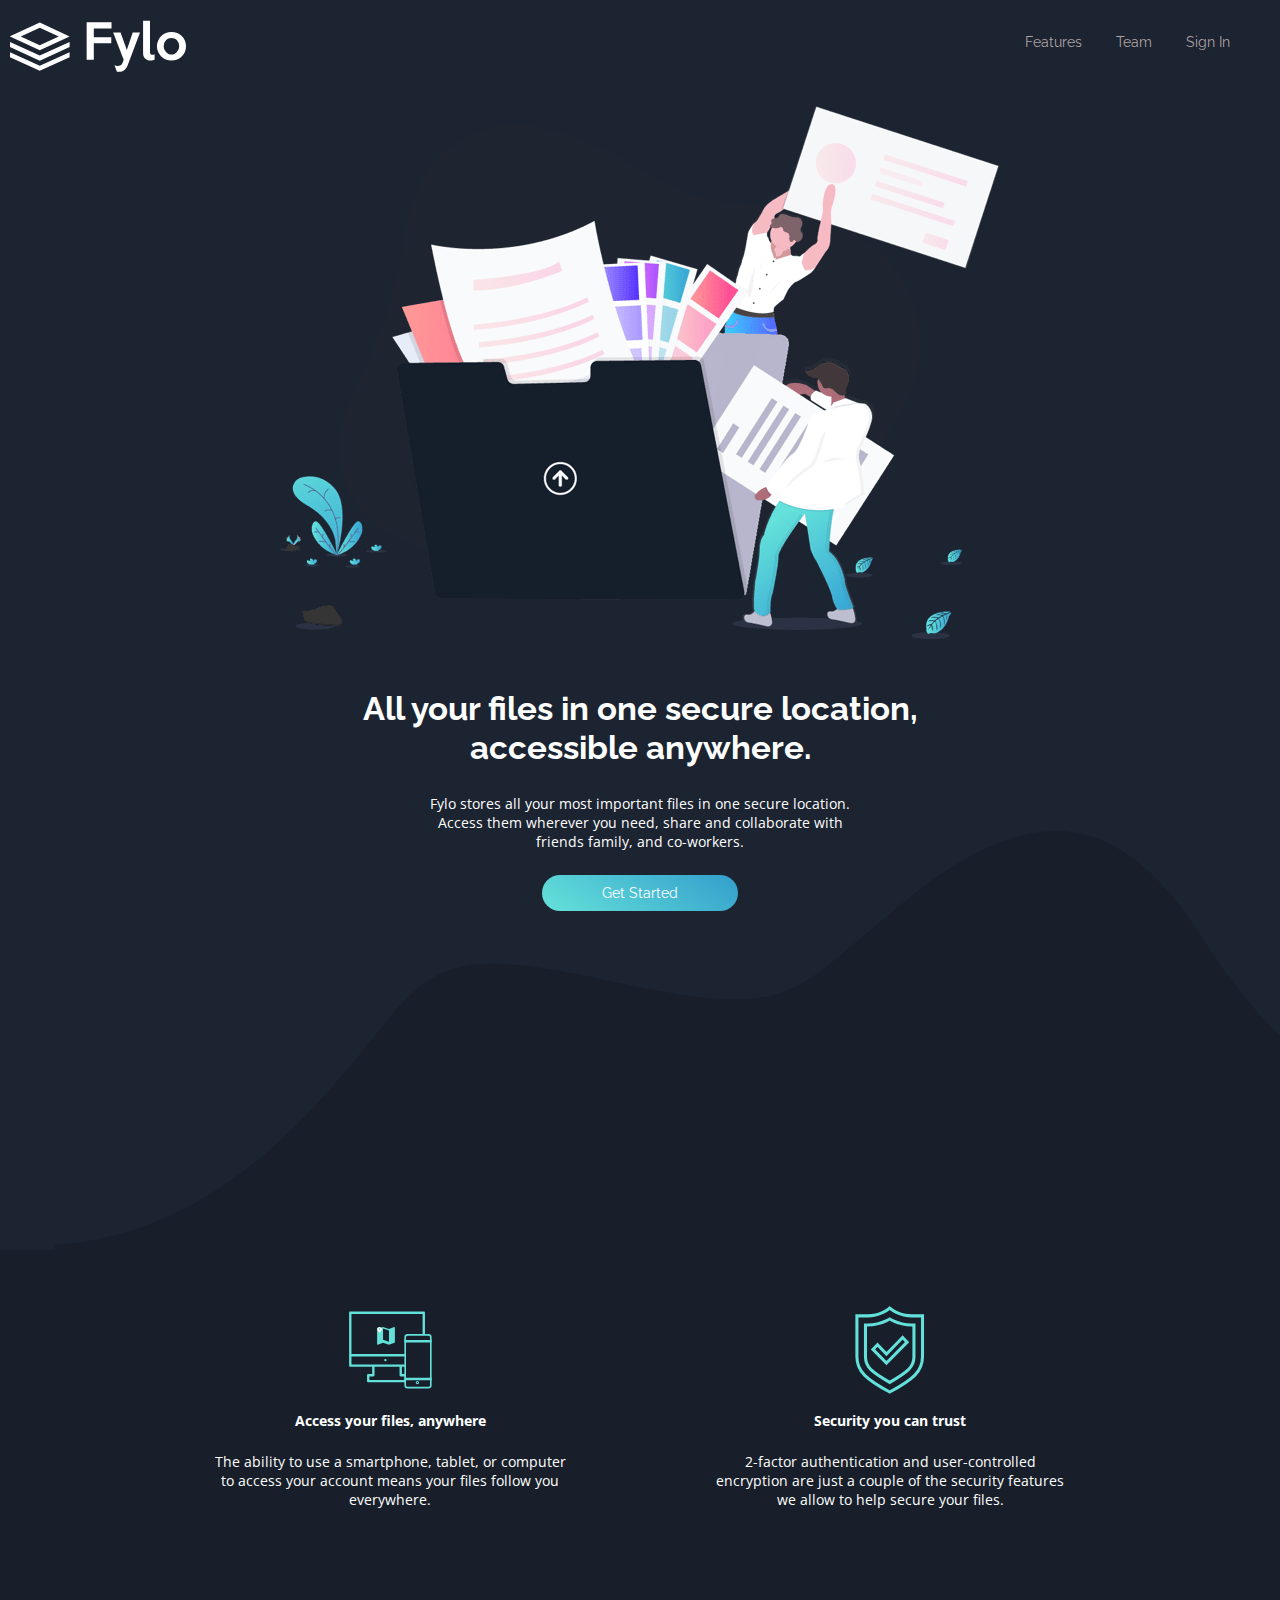
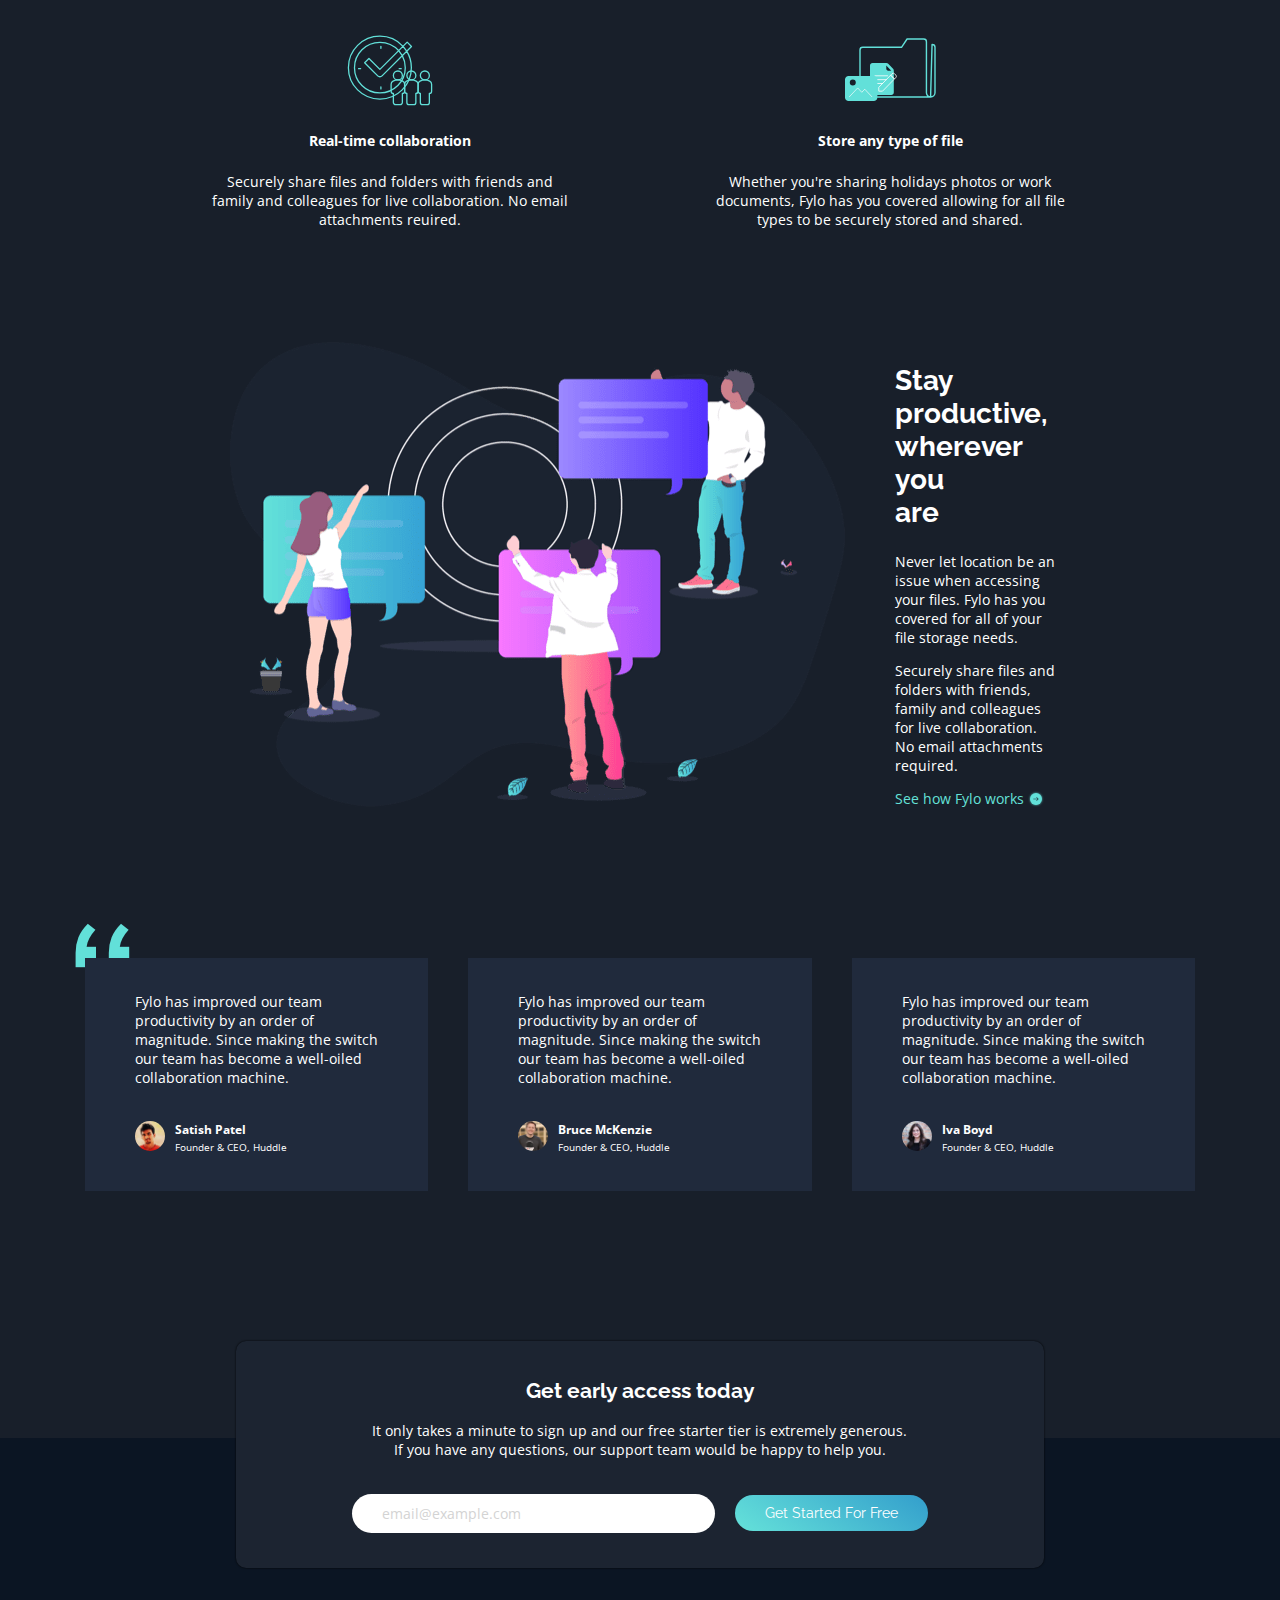
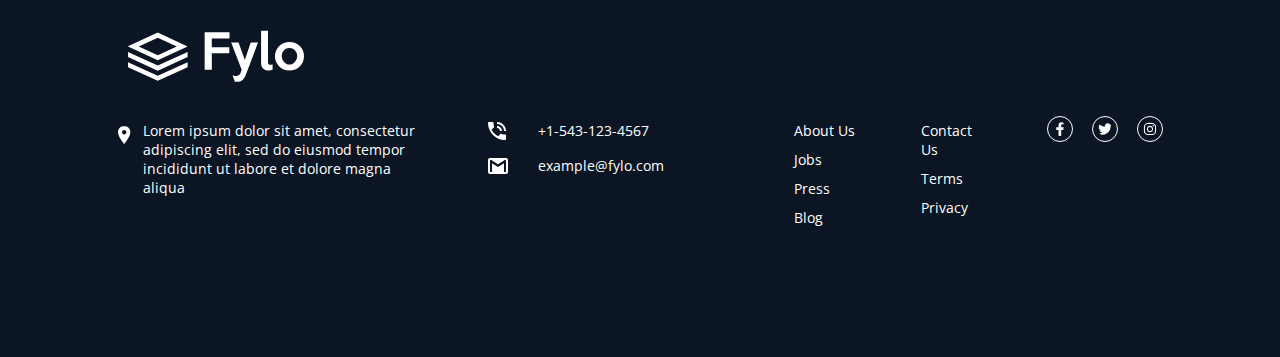
==== fylo-dark-theme-landing-page-master/index.html @ d9f337fb "Add files via upload" ====
<!DOCTYPE html>
<html lang="en">
<head>
  <meta charset="UTF-8">
  <meta name="viewport" content="width=device-width, initial-scale=1.0"> <!-- displays site properly based on user's device -->

  <link rel="icon" type="image/png" sizes="32x32" href="./images/favicon-32x32.png">
  
  <title>Frontend Mentor | Fylo landing page with dark theme and features grid</title>
  <link rel="stylesheet" href="style.css">
  <!-- Feel free to remove these styles or customise in your own stylesheet 👍 -->
  <style>
    .attribution { font-size: 11px; text-align: center; }
    .attribution a { color: hsl(228, 45%, 44%); }
  </style>
</head>
<body>
  <header>
    <div>
      <svg id="logo" width="186" height="52" xmlns="http://www.w3.org/2000/svg"><g fill="#FFF" fill-rule="evenodd"><path d="M0 16.372v.128l29.754 13.764 29.859-13.811v-.035L29.754 2.608 0 16.372zm10.727.064l19.028-8.802 19.03 8.802-19.031 8.801-19.027-8.801zM29.754 35.61L0 22.052v5.014l29.754 13.59L59.613 27.02v-5.015L29.754 35.61zm0 10.17L0 32.22v5.015l29.754 13.591L59.613 37.19v-5.014L29.754 45.78zM169.216 26.22a8.564 8.564 0 0 0-2.285-5.892 7.675 7.675 0 0 0-2.473-1.768 7.259 7.259 0 0 0-3.015-.636 7.259 7.259 0 0 0-3.015.636 7.674 7.674 0 0 0-2.473 1.768 8.565 8.565 0 0 0-2.285 5.893 8.564 8.564 0 0 0 2.285 5.893 7.674 7.674 0 0 0 2.473 1.767 7.258 7.258 0 0 0 3.015.637 7.258 7.258 0 0 0 3.015-.637 7.675 7.675 0 0 0 2.473-1.767 8.563 8.563 0 0 0 2.285-5.893zm6.784 0c0 2.044-.377 3.937-1.13 5.681a13.849 13.849 0 0 1-3.11 4.526c-1.319 1.273-2.866 2.279-4.64 3.017-1.775.739-3.667 1.108-5.677 1.108s-3.894-.37-5.653-1.108a14.659 14.659 0 0 1-4.617-3.04 14.116 14.116 0 0 1-3.11-4.55c-.753-1.744-1.13-3.622-1.13-5.633 0-1.98.385-3.842 1.154-5.586a14.718 14.718 0 0 1 3.133-4.573 14.457 14.457 0 0 1 4.617-3.064c1.759-.739 3.627-1.108 5.606-1.108 2.01 0 3.902.369 5.677 1.108 1.774.738 3.321 1.744 4.64 3.017 1.32 1.272 2.356 2.789 3.11 4.549.753 1.76 1.13 3.645 1.13 5.657zm-31.422 13.483a9.087 9.087 0 0 1-1.814.613 9.217 9.217 0 0 1-2.096.236c-1.005 0-1.971-.134-2.898-.4a6.347 6.347 0 0 1-2.426-1.297c-.69-.597-1.24-1.375-1.649-2.334-.408-.958-.612-2.113-.612-3.465V.717h6.925v31.16c0 1.132.228 1.91.683 2.334.456.425.997.637 1.625.637.786 0 1.54-.236 2.262-.707v5.562zM130.02 12.55l-12.249 32.386c-.91 2.42-2.104 4.164-3.58 5.233-1.476 1.068-3.235 1.603-5.277 1.603a8.4 8.4 0 0 1-1.036-.071 7.784 7.784 0 0 1-1.083-.212l-2.262-6.317a8.974 8.974 0 0 0 1.65.59 6.61 6.61 0 0 0 1.6.211c1.069 0 2.042-.243 2.922-.73.879-.488 1.554-1.391 2.025-2.711l.943-2.734-10.506-27.248h7.396l6.266 17.536 5.889-17.536h7.302zm-28.502-4.102H83.806v8.769h17.478v5.94H83.806v16.688h-7.16V2.179h24.873v6.27z"/></g></svg>
    </div>
    <ul id="navList">
      <li> <a href=""> Features </a></li>
      <li> <a href="">  Team </a></li>
      <li> <a href=""> Sign In </a></li>
    </ul>
  </header>
  <div class="main-banner">
    <img id="introImage" src="images/illustration-intro.png">
    <h2>  All your files in one secure location, accessible anywhere. </h2>
    <p>  Fylo stores all your most important files in one secure location. Access them wherever 
      you need, share and collaborate with friends family, and co-workers.<svg width="16" height="16" xmlns="http://www.w3.org/2000/svg" xmlns:xlink="http://www.w3.org/1999/xlink"><defs><circle id="b" cx="6" cy="6" r="6"/><filter x="-25%" y="-25%" width="150%" height="150%" filterUnits="objectBoundingBox" id="a"><feOffset in="SourceAlpha" result="shadowOffsetOuter1"/><feGaussianBlur stdDeviation="1" in="shadowOffsetOuter1" result="shadowBlurOuter1"/><feColorMatrix values="0 0 0 0 0.384313725 0 0 0 0 0.878431373 0 0 0 0 0.850980392 0 0 0 0.811141304 0" in="shadowBlurOuter1"/></filter></defs><g fill="none" fill-rule="evenodd"><g transform="translate(2 2)"><use fill="#000" filter="url(#a)" xlink:href="#b"/><use fill="#62E0D9" xlink:href="#b"/></g><path d="M8.582 6l-.363.35 1.452 1.4H5.333v.5h4.338L8.22 9.65l.363.35 2.074-2z" fill="#1B2330"/></g></svg>
    </p>
    <button> Get Started</button>
  </div>
  <svg id="background-desktop" width="1440" height="449" xmlns="http://www.w3.org/2000/svg" xmlns:xlink="http://www.w3.org/1999/xlink"><defs><path id="a" d="M0 0h1454v449H0z"/></defs><g transform="translate(-14)" fill="none" fill-rule="evenodd"><mask id="b" fill="#fff"><use xlink:href="#a"/></mask><path d="M14 413.954c90.836-5.359 176.206-50.375 256.111-135.046C389.968 151.9 364.01 105.164 563.005 148.686 762 192.207 745.05 163.699 873 63.13c127.95-100.57 211-77.554 289 44.667 78 122.222 151 162.895 284 207.778 88.667 29.921 92.03 848.285 10.091 2455.09H14V413.956z" fill="#181F2B" mask="url(#b)"/></g></svg>

  <div id="banner-background">
    <div class="banner-grid-container">
      <div class="banner">
        <svg width="83" height="78" xmlns="http://www.w3.org/2000/svg"><g fill="none" fill-rule="evenodd"><path d="M2.476 53.466h71.117v-7.983H2.476v7.983zm49.237 11.977h3.943v3.529H20.413v-3.529h3.942c.656 0 1.185-.529 1.185-1.183v-8.427h24.988v8.427c0 .654.53 1.183 1.185 1.183zM2.476 43.116h71.117V2.95H2.476v40.165zM1.29.585C.635.585.105 1.114.105 1.768V54.65c0 .655.53 1.184 1.185 1.184h21.88v7.243h-3.943c-.655 0-1.185.532-1.185 1.184v5.895c0 .652.53 1.184 1.185 1.184h37.615c.654 0 1.185-.532 1.185-1.184V64.26c0-.652-.531-1.184-1.185-1.184h-3.944v-7.243h21.88c.655 0 1.186-.53 1.186-1.184V1.77c0-.655-.531-1.184-1.185-1.184H1.29z" fill="#62E0D9"/><path d="M36.412 47.92c-.654 0-1.185.53-1.185 1.184a1.185 1.185 0 0 0 2.37 0c0-.653-.531-1.184-1.185-1.184" fill="#62E0D9"/><g transform="translate(55.377 23.07)" stroke="#62E0D9"><rect stroke-width="1.641" fill="#181F2B" x=".821" y=".821" width="25.621" height="52.795" rx="2.462"/><path stroke-width="1.458" fill="#FFF" d="M.729 6.646h25.803v1H.729zM.729 44.515h25.803v1H.729z"/><ellipse stroke-width="1.01" cx="13.038" cy="48.519" rx="1.185" ry="1.183"/></g><g><path d="M45.4 15.969h-.197l-5.235 2.07-5.927-2.07-5.531 1.874c-.198.098-.395.197-.395.493v14.89c0 .297.197.494.494.494h.197l5.235-2.071 5.927 2.07 5.531-1.873c.198-.099.395-.296.395-.493V16.462c0-.296-.197-.493-.494-.493zM39.968 30.76l-5.927-1.997V17.448l5.927 1.997v11.316z" fill="#62E0D9"/><path d="M30.485 15.969c-1.32 0-2.37.917-2.37 2.07 0 1.54 2.37 3.847 2.37 3.847s2.371-2.308 2.371-3.846c0-1.154-1.05-2.071-2.37-2.071zm0 2.958c-.51 0-.911-.361-.911-.821 0-.46.4-.822.911-.822s.912.361.912.822c0 .46-.401.821-.912.821z" fill="#FFF"/></g></g></svg>
        <h2>    Access your files, anywhere  </h2>
        <p>    The ability to use a smartphone, tablet, or computer to access your account means your 
          files follow you everywhere.
        </p>
      </div>
      <div class="banner">
        <svg width="70" height="88" xmlns="http://www.w3.org/2000/svg"><g stroke="#62E0D9" stroke-width="3.064" fill="none" fill-rule="evenodd"><path d="M43.703 35.501l-12.23 12.474-8.999-9.177-4.499 4.589 13.497 13.766L52.08 36.137l-4.5-4.589z"/><path d="M56.916 9.85c-5.342 0-10.653-1.136-15.482-3.484-2.313-1.113-4.679-2.533-6.724-4.302-2.045 1.769-4.411 3.189-6.725 4.302C23.157 8.714 17.847 9.85 12.504 9.85H1.914v40.59c0 7.11 2.817 13.945 7.827 18.893 7.356 7.25 24.97 16.674 24.97 16.674s17.612-9.424 24.968-16.674c5.01-4.948 7.827-11.784 7.827-18.893V9.85h-10.59z"/><path d="M58.94 24.532v26.249c0 4.742-1.903 9.34-5.219 12.615-4.612 4.547-15.127 10.77-19.01 13-3.886-2.233-14.41-8.463-19.017-13.004-3.314-3.272-5.214-7.869-5.214-12.611V18.927h2.024c6.707 0 13.334-1.499 19.167-4.333a44.31 44.31 0 0 0 3.04-1.61c.972.565 2 1.11 3.064 1.623 5.814 2.826 12.434 4.32 19.141 4.32h2.024v5.605z"/></g></svg>
        <h2>   Security you can trust </h2>
        <p>    2-factor authentication and user-controlled encryption are just a couple of the security 
          features we allow to help secure your files.
        </p>
      </div>
      <div class="banner">
        <svg width="86" height="71" xmlns="http://www.w3.org/2000/svg"><g stroke="#62E0D9" stroke-width="1.3" fill="none" fill-rule="evenodd" stroke-linejoin="round"><path d="M33.897 11.338v2.027-2.027zm0 40.551v2.028-2.028zm20.31-18.248h-2.031 2.031zm-40.62 0h-2.032 2.031zm19.294 8.11c-.78 0-1.56-.296-2.153-.89l-13.08-13.057 4.308-4.3L32.881 34.41 60.176 7.16l4.31 4.3-29.45 29.4a3.04 3.04 0 0 1-2.155.89zm23.154-30.417C50.283 5.104 42.039 1.2 32.88 1.2 15.495 1.2 1.4 15.271 1.4 32.627s14.095 31.428 31.481 31.428c17.386 0 31.481-14.072 31.481-31.428 0-6.018-1.694-11.64-4.63-16.417l-3.697-4.876zM51.7 15.616a25.346 25.346 0 0 0-18.82-8.333c-14.022 0-25.388 11.346-25.388 25.344 0 13.999 11.366 25.345 25.388 25.345 14.022 0 25.388-11.346 25.388-25.345 0-4.329-1.087-8.402-3.002-11.966l-3.566-5.045z" stroke-linecap="round"/><path d="M55.368 40.484c0 2.48-2.015 4.49-4.498 4.49a4.494 4.494 0 0 1-4.497-4.49c0-2.48 2.015-4.49 4.497-4.49a4.494 4.494 0 0 1 4.498 4.49z"/><path d="M50.87 44.974c-1.898 0-3.612.583-4.839 1.154a3.34 3.34 0 0 0-1.907 3.033v7.037a2.248 2.248 0 0 0 2.249 2.245v8.979a2.247 2.247 0 0 0 2.249 2.245h4.497a2.247 2.247 0 0 0 2.249-2.245v-8.98a2.248 2.248 0 0 0 2.248-2.244V49.16a3.34 3.34 0 0 0-1.907-3.033c-1.226-.57-2.94-1.154-4.839-1.154z" stroke-linecap="round"/><path d="M68.86 40.484c0 2.48-2.014 4.49-4.498 4.49a4.493 4.493 0 0 1-4.497-4.49c0-2.48 2.014-4.49 4.497-4.49a4.493 4.493 0 0 1 4.497 4.49z"/><path d="M64.362 44.974c-1.898 0-3.612.583-4.839 1.154a3.34 3.34 0 0 0-1.907 3.033v7.037a2.247 2.247 0 0 0 2.249 2.245v8.979a2.248 2.248 0 0 0 2.249 2.245h4.497a2.247 2.247 0 0 0 2.248-2.245v-8.98a2.247 2.247 0 0 0 2.25-2.244V49.16a3.34 3.34 0 0 0-1.908-3.033c-1.226-.57-2.941-1.154-4.839-1.154z" stroke-linecap="round"/><path d="M82.351 40.484c0 2.48-2.013 4.49-4.497 4.49a4.493 4.493 0 0 1-4.497-4.49c0-2.48 2.013-4.49 4.497-4.49a4.493 4.493 0 0 1 4.497 4.49z"/><path d="M77.854 44.974c-1.898 0-3.612.583-4.839 1.154a3.34 3.34 0 0 0-1.907 3.033v7.037a2.247 2.247 0 0 0 2.249 2.245v8.979a2.248 2.248 0 0 0 2.248 2.245h4.498a2.247 2.247 0 0 0 2.248-2.245v-8.98a2.247 2.247 0 0 0 2.249-2.244V49.16a3.34 3.34 0 0 0-1.907-3.033c-1.226-.57-2.941-1.154-4.839-1.154z" stroke-linecap="round"/></g></svg>
        <h2>    Real-time collaboration </h2>
        <p>    Securely share files and folders with friends and family and colleagues for live collaboration. No email attachments reuired.
        </p>
      </div>
      <div class="banner">
        <svg width="91" height="64" xmlns="http://www.w3.org/2000/svg"><g fill="none" fill-rule="evenodd"><path d="M85.588 59C88.025 59 90 57.144 90 54.853V9.236c0-1.526-1.318-2.764-2.941-2.764L85.589 59zM15 12.048v40.047C15 55.908 18.098 59 21.92 59h63.668a4.147 4.147 0 0 1-4.152-4.143V3.762A2.766 2.766 0 0 0 78.668 1h-16.61l-5.536 8.286H17.768A2.766 2.766 0 0 0 15 12.048z" stroke="#62E0D9" stroke-width="1.405" stroke-linecap="round" stroke-linejoin="round"/><path d="M41.28 27.561v3.201c0 1.061.841 1.92 1.88 1.92h3.13m2.505 0v-.219c0-.679-.264-1.33-.734-1.811l-4.794-4.902a2.48 2.48 0 0 0-1.772-.75h-13.99C26.12 25 25 26.147 25 27.561v26.89c0 1.414 1.121 2.56 2.505 2.56H46.29c1.383 0 2.505-1.146 2.505-2.56v-8.963" fill="#62E0D9"/><path d="M33.766 49.33v3.84h3.757l11.898-12.164-3.757-3.841-11.898 12.164zm15.655-8.324l1.328-1.358a1.951 1.951 0 0 0 0-2.717l-1.1-1.124a1.85 1.85 0 0 0-2.657 0l-1.328 1.358 3.757 3.841z" stroke="#FFF" stroke-width=".803" stroke-linejoin="round"/><path d="M30.01 37.805h12.523m-12.524 3.841h11.272m-11.272 3.842h7.514" stroke="#FFF" stroke-width=".803" stroke-linecap="round" stroke-linejoin="round"/><g><path d="M32.367 59.432c0 1.972-1.61 3.572-3.596 3.572H3.596c-1.985 0-3.596-1.6-3.596-3.572v-17.86C0 39.6 1.61 38 3.596 38h25.175c1.985 0 3.596 1.6 3.596 3.572v17.86zM10.789 44.55a2.987 2.987 0 0 1-2.997 2.976 2.987 2.987 0 0 1-2.997-2.976 2.987 2.987 0 0 1 2.997-2.977 2.987 2.987 0 0 1 2.997 2.977z" fill="#62E0D9"/><path stroke="#FFF" stroke-width=".65" stroke-linecap="round" stroke-linejoin="round" d="M26.786 58.656L19.737 51.2 16.8 54.307l-4.112-4.349-8.224 8.698"/></g></g></svg>
        <h2>     Store any type of file </h2>
        <p>      Whether you're sharing holidays photos or work documents, Fylo has you covered allowing for all 
          file types to be securely stored and shared.
        </p>
      </div>
    </div>
  </div>
  
  <div id="productive-background">
    <div id="productive-container">
      <img src="images/illustration-stay-productive.png">
      <div id="explain-image">
        <h2> Stay productive, wherever you are </h2>
        <p>   
            Never let location be an issue when accessing your files. Fylo has you covered for all of your file 
            storage needs. 
        </p>
        <p>
            Securely share files and folders with friends, family and colleagues for live collaboration. No email 
            attachments required. 
        </p>
        <a href=""> See how Fylo works <svg id="svg-arrow" width="16" height="16" xmlns="http://www.w3.org/2000/svg" xmlns:xlink="http://www.w3.org/1999/xlink"><defs><circle id="b" cx="6" cy="6" r="6"/><filter x="-25%" y="-25%" width="150%" height="150%" filterUnits="objectBoundingBox" id="a"><feOffset in="SourceAlpha" result="shadowOffsetOuter1"/><feGaussianBlur stdDeviation="1" in="shadowOffsetOuter1" result="shadowBlurOuter1"/><feColorMatrix values="0 0 0 0 0.384313725 0 0 0 0 0.878431373 0 0 0 0 0.850980392 0 0 0 0.811141304 0" in="shadowBlurOuter1"/></filter></defs><g fill="none" fill-rule="evenodd"><g transform="translate(2 2)"><use fill="#000" filter="url(#a)" xlink:href="#b"/><use fill="#62E0D9" xlink:href="#b"/></g><path d="M8.582 6l-.363.35 1.452 1.4H5.333v.5h4.338L8.22 9.65l.363.35 2.074-2z" fill="#1B2330"/></g></svg></a>
      </div>  
    </div>
  </div>

  <div id="quotes-background">
    <div class="quotes-container">
      <div>
        <img src="images/bg-quotes.png" id="quotes">
        <p>
          Fylo has improved our team productivity by an order of magnitude. Since making the switch our team has 
          become a well-oiled collaboration machine. 
        </p>
        <div class="personal-info">
          <img src="images/profile-1.jpg">
          <h3>
            Satish Patel
          </h3>
          <p>
            Founder & CEO, Huddle
          </p>
        </div>
      </div>
      <div>
        <p>
          Fylo has improved our team productivity by an order of magnitude. Since making the switch our team has 
          become a well-oiled collaboration machine.
        </p>
        <div class="personal-info">
          <img src="images/profile-2.jpg">
          <h3>
            Bruce McKenzie
          </h3>
          <p>
            Founder & CEO, Huddle
          </p>
        </div>
      </div>
      <div>
        <p>
          Fylo has improved our team productivity by an order of magnitude. Since making the switch our team has 
          become a well-oiled collaboration machine.
        </p>
        <div class="personal-info">
          <img src="images/profile-3.jpg">
          <h3>
            Iva Boyd
          </h3>
          <p>
            Founder & CEO, Huddle
          </p>
        </div>
      </div>
    </div>
  </div>
  <div id="early-access">
    <h2> Get early access today </h2>
    <p>  It only takes a minute to sign up and our free starter tier is extremely generous. If you have any 
      questions, our support team would be happy to help you. 
    </p>
    <div id="email-container">
      <input type="text" name="" placeholder="email@example.com"/>
      <button id="email-button"> Get Started For Free </button>
    </div>

  </div>

  <div id="footer-background">
    <footer>
      <svg width="176" height="52" xmlns="http://www.w3.org/2000/svg"><g fill="#FFF" fill-rule="evenodd"><path d="M0 16.372v.128l29.754 13.764 29.859-13.811v-.035L29.754 2.608 0 16.372zm10.727.064l19.028-8.802 19.03 8.802-19.031 8.801-19.027-8.801zM29.754 35.61L0 22.052v5.014l29.754 13.59L59.613 27.02v-5.015L29.754 35.61zm0 10.17L0 32.22v5.015l29.754 13.591L59.613 37.19v-5.014L29.754 45.78zM169.216 26.22a8.564 8.564 0 0 0-2.285-5.892 7.675 7.675 0 0 0-2.473-1.768 7.259 7.259 0 0 0-3.015-.636 7.259 7.259 0 0 0-3.015.636 7.674 7.674 0 0 0-2.473 1.768 8.565 8.565 0 0 0-2.285 5.893 8.564 8.564 0 0 0 2.285 5.893 7.674 7.674 0 0 0 2.473 1.767 7.258 7.258 0 0 0 3.015.637 7.258 7.258 0 0 0 3.015-.637 7.675 7.675 0 0 0 2.473-1.767 8.563 8.563 0 0 0 2.285-5.893zm6.784 0c0 2.044-.377 3.937-1.13 5.681a13.849 13.849 0 0 1-3.11 4.526c-1.319 1.273-2.866 2.279-4.64 3.017-1.775.739-3.667 1.108-5.677 1.108s-3.894-.37-5.653-1.108a14.659 14.659 0 0 1-4.617-3.04 14.116 14.116 0 0 1-3.11-4.55c-.753-1.744-1.13-3.622-1.13-5.633 0-1.98.385-3.842 1.154-5.586a14.718 14.718 0 0 1 3.133-4.573 14.457 14.457 0 0 1 4.617-3.064c1.759-.739 3.627-1.108 5.606-1.108 2.01 0 3.902.369 5.677 1.108 1.774.738 3.321 1.744 4.64 3.017 1.32 1.272 2.356 2.789 3.11 4.549.753 1.76 1.13 3.645 1.13 5.657zm-31.422 13.483a9.087 9.087 0 0 1-1.814.613 9.217 9.217 0 0 1-2.096.236c-1.005 0-1.971-.134-2.898-.4a6.347 6.347 0 0 1-2.426-1.297c-.69-.597-1.24-1.375-1.649-2.334-.408-.958-.612-2.113-.612-3.465V.717h6.925v31.16c0 1.132.228 1.91.683 2.334.456.425.997.637 1.625.637.786 0 1.54-.236 2.262-.707v5.562zM130.02 12.55l-12.249 32.386c-.91 2.42-2.104 4.164-3.58 5.233-1.476 1.068-3.235 1.603-5.277 1.603a8.4 8.4 0 0 1-1.036-.071 7.784 7.784 0 0 1-1.083-.212l-2.262-6.317a8.974 8.974 0 0 0 1.65.59 6.61 6.61 0 0 0 1.6.211c1.069 0 2.042-.243 2.922-.73.879-.488 1.554-1.391 2.025-2.711l.943-2.734-10.506-27.248h7.396l6.266 17.536 5.889-17.536h7.302zm-28.502-4.102H83.806v8.769h17.478v5.94H83.806v16.688h-7.16V2.179h24.873v6.27z"/></g></svg>
      <div id="footer-flexbox">
        <div id="footer1">
          <svg width="13" height="18" xmlns="http://www.w3.org/2000/svg"><path d="M6.188 0C2.74 0 0 2.79 0 6.3 0 10.98 6.188 18 6.188 18s6.187-7.02 6.187-11.7c0-3.51-2.74-6.3-6.188-6.3zm0 8.55c-1.238 0-2.21-.99-2.21-2.25s.972-2.25 2.21-2.25c1.237 0 2.21.99 2.21 2.25s-.973 2.25-2.21 2.25z" fill="#FFF" fill-rule="evenodd"/></svg>
          Lorem ipsum dolor sit amet, consectetur adipiscing elit, sed do eiusmod tempor incididunt ut labore et 
          dolore magna aliqua  
        </div>
      
        <div id="footer-contact">
          <svg width="18" height="18" xmlns="http://www.w3.org/2000/svg"><path d="M17 12.5c-1.2 0-2.4-.2-3.6-.6-.3-.1-.7 0-1 .2l-2.2 2.2c-2.8-1.4-5.1-3.8-6.6-6.6l2.2-2.2c.3-.3.4-.7.2-1-.3-1.1-.5-2.3-.5-3.5 0-.6-.4-1-1-1H1C.4 0 0 .4 0 1c0 9.4 7.6 17 17 17 .6 0 1-.4 1-1v-3.5c0-.6-.4-1-1-1zM16 9h2c0-5-4-9-9-9v2c3.9 0 7 3.1 7 7zm-4 0h2c0-2.8-2.2-5-5-5v2c1.7 0 3 1.3 3 3z" fill="#FFF" fill-rule="evenodd"/></svg>
          +1-543-123-4567
          <svg width="20" height="16" xmlns="http://www.w3.org/2000/svg"><g fill="none" fill-rule="evenodd"><path d="M-2-4h24v24H-2z"/><path d="M18 0H2C.9 0 0 .9 0 2v12c0 1.1.9 2 2 2h16c1.1 0 2-.9 2-2V2c0-1.1-.9-2-2-2zm0 14h-2V5.2L10 9 4 5.2V14H2V2h1.2L10 6.2 16.8 2H18v12z" fill="#FFF"/></g></svg>
          example@fylo.com
        </div>
  
        <div class="column-links">
          <p>About Us</p>
          <p>Jobs</p>
          <p>Press</p>
          <p>Blog</p> 
        </div>
  
        <div class="column-links">
          <p>Contact Us</p>
          <p>Terms</p>
          <p>Privacy</p>  
        </div>
  
        <div id="social">
          <svg xmlns="http://www.w3.org/2000/svg" viewBox="0 0 320 512"><path d="M279.14 288l14.22-92.66h-88.91v-60.13c0-25.35 12.42-50.06 52.24-50.06h40.42V6.26S260.43 0 225.36 0c-73.22 0-121.08 44.38-121.08 124.72v70.62H22.89V288h81.39v224h100.17V288z"/></svg>
          <svg xmlns="http://www.w3.org/2000/svg" viewBox="0 0 512 512"><path d="M459.37 151.716c.325 4.548.325 9.097.325 13.645 0 138.72-105.583 298.558-298.558 298.558-59.452 0-114.68-17.219-161.137-47.106 8.447.974 16.568 1.299 25.34 1.299 49.055 0 94.213-16.568 130.274-44.832-46.132-.975-84.792-31.188-98.112-72.772 6.498.974 12.995 1.624 19.818 1.624 9.421 0 18.843-1.3 27.614-3.573-48.081-9.747-84.143-51.98-84.143-102.985v-1.299c13.969 7.797 30.214 12.67 47.431 13.319-28.264-18.843-46.781-51.005-46.781-87.391 0-19.492 5.197-37.36 14.294-52.954 51.655 63.675 129.3 105.258 216.365 109.807-1.624-7.797-2.599-15.918-2.599-24.04 0-57.828 46.782-104.934 104.934-104.934 30.213 0 57.502 12.67 76.67 33.137 23.715-4.548 46.456-13.32 66.599-25.34-7.798 24.366-24.366 44.833-46.132 57.827 21.117-2.273 41.584-8.122 60.426-16.243-14.292 20.791-32.161 39.308-52.628 54.253z"/></svg>
          <svg xmlns="http://www.w3.org/2000/svg" viewBox="0 0 448 512"><path d="M224.1 141c-63.6 0-114.9 51.3-114.9 114.9s51.3 114.9 114.9 114.9S339 319.5 339 255.9 287.7 141 224.1 141zm0 189.6c-41.1 0-74.7-33.5-74.7-74.7s33.5-74.7 74.7-74.7 74.7 33.5 74.7 74.7-33.6 74.7-74.7 74.7zm146.4-194.3c0 14.9-12 26.8-26.8 26.8-14.9 0-26.8-12-26.8-26.8s12-26.8 26.8-26.8 26.8 12 26.8 26.8zm76.1 27.2c-1.7-35.9-9.9-67.7-36.2-93.9-26.2-26.2-58-34.4-93.9-36.2-37-2.1-147.9-2.1-184.9 0-35.8 1.7-67.6 9.9-93.9 36.1s-34.4 58-36.2 93.9c-2.1 37-2.1 147.9 0 184.9 1.7 35.9 9.9 67.7 36.2 93.9s58 34.4 93.9 36.2c37 2.1 147.9 2.1 184.9 0 35.9-1.7 67.7-9.9 93.9-36.2 26.2-26.2 34.4-58 36.2-93.9 2.1-37 2.1-147.8 0-184.8zM398.8 388c-7.8 19.6-22.9 34.7-42.6 42.6-29.5 11.7-99.5 9-132.1 9s-102.7 2.6-132.1-9c-19.6-7.8-34.7-22.9-42.6-42.6-11.7-29.5-9-99.5-9-132.1s-2.6-102.7 9-132.1c7.8-19.6 22.9-34.7 42.6-42.6 29.5-11.7 99.5-9 132.1-9s102.7-2.6 132.1 9c19.6 7.8 34.7 22.9 42.6 42.6 11.7 29.5 9 99.5 9 132.1s2.7 102.7-9 132.1z"/></svg>
        </div>
      </div>
    </footer>
  </div>
<script src="script.js"></script>
</body>
</html>
---- fylo-dark-theme-landing-page-master/style.css ----
@import url('https://fonts.googleapis.com/css2?family=Open+Sans:wght@400;700&family=Raleway:wght@400;700&display=swap');

body{
    display: flex;
    flex-direction: column;
    background-color: hsl(217, 28%, 15%);
    font-family: 'Open Sans', sans-serif;
    font-size: 14px;
    color: white;
    text-align: center;
    align-items: center;
    margin: 0px;
}

body svg#background-desktop{
    position: relative;
    left: 55px;
    z-index:-2;
    margin-top: -180px;
    width: 100%;
}

header{
    width: 100%;
    position: relative;
    display: flex;
    flex-direction: row;
    justify-content: space-between;
    color: rgba(194, 181, 181, 0.897);
    margin: 20px 20px 30px 20px;
    font-family: 'Raleway', sans-serif;
}

ul#navList{
    list-style: none;
    margin-right: 20px;
}

ul#navList li{
    display: inline;
    padding: 0px 30px 0px 0px;
}

a{
    color: inherit;
    text-decoration: none;
}

a:hover {
     color: white;
     text-decoration: underline;
}

#logo{
    padding-left: 10px;
}

.main-banner{
    width: 720px;
    margin: auto auto 100px auto;
    padding: auto;
}

.main-banner svg{
    display: none;
}

.main-banner img{
    display: block;
    margin-bottom: 50px;
}

.main-banner h2{
    font-family: 'Raleway', sans-serif;
    font-size: 33px;
}

.main-banner p{
    width: 60%;
    margin-left: 20%;
}

.main-banner button{
    background: linear-gradient(35deg,hsl(176, 68%, 64%), hsl(198, 60%, 50%));
    border: none;
    border-radius: 25px;
    color: white;
    font-family: 'Raleway', sans-serif;
    font-size: 14px;
    padding: 10px 60px 10px 60px;
    margin-top: 10px;
}

.main-banner button:hover{
    background: linear-gradient(hsl(176, 68%, 64%), hsl(176, 68%, 64%));
    cursor: pointer;
}

#banner-background{
    margin-top: -30px;
    width: 100%;
    background-color: hsl(218, 28%, 13%);
}

.banner-grid-container{
    margin-top: 50px;
    display: grid;
    grid-template-columns: 500px 500px;
    grid-column-gap: 0px;
    grid-row-gap: 100px;
    align-items: center;
    justify-content: center;
    background-color: hsl(218, 28%, 13%);
}

.banner-grid-container .banner{
    margin: 0px 14% 0px 14%;
    width: 72%;
    display: grid;
    grid-template-columns: auto;
    grid-template-rows: 100px 20px 80px;
    grid-row-gap: 10px;
    justify-content: center;
    align-items: center;
}

.banner-grid-container .banner svg{
    margin: 0 auto;
}

.banner-grid-container .banner h2{
    font-size: 14px;
}

#productive-background{
    width: 100%;
    background-color: hsl(218, 28%, 13%);
}

#productive-container{
    margin: 100px 18% 0px 18%;
    width: 66%;
    display: flex;
    flex-direction: row;
    align-items: center;
}

#productive-container div{
    width: 40%;
    text-align: left;
    margin-left: 50px;
}

#productive-container div#explain-image h2{
    width: 50%;
    font-family: 'Raleway', sans-serif;
    font-size: 28px;
}

#productive-container div#explain-image p{
    width: 90%;
}

#productive-container div#explain-image a{
    color: hsl(176, 68%, 64%);
    text-decoration: none;
    border-bottom: 1px solid;
}

#productive-container div#explain-image a:hover{
    color: white;
}

#svg-arrow{
    vertical-align: sub;
    padding-bottom: 1px;
}

#quotes-background{
    width: 100%;
    background-color: hsl(218, 28%, 13%);
    z-index: 0;
}

.quotes-container{
    margin: 150px auto 250px auto;
    display: flex;
    flex-direction: row;
    justify-content: center;
    flex-wrap: wrap;
}

.quotes-container div{
    position: relative;
    background-color: hsl(219, 30%, 18%);
    margin: 0px 20px 0px 20px;
    padding: 20px 50px 20px 50px;
    text-align: left;
    width: 19%;
}

.quotes-container div img#quotes{
    position: absolute;
    top: -35px;
    left: -10px;
    z-index: -1;
}

.quotes-container div .personal-info{
    display: grid;
    grid-template-columns: 30px 150px;
    grid-template-rows: 15px 15px;
    grid-template-areas: 
    "pic name"
    "pic job";
    width: 50%;
    margin-left: 0px;
    padding: 20px 0px 20px 0px;
    align-items: center;
}

.personal-info img{
    border-radius: 50%;
    grid-area: pic;
    max-width: 100%;
    max-height: 100%;
    display: block;
}
.personal-info h3{
    line-height: 10px;
    grid-area: name;
    height: 50%;
    font-size: 12px;
    margin-left: 10px;
}

.personal-info p{
    line-height: 15px;
    grid-area: job;
    height: 50%;
    font-size: 10px;
    margin-left: 10px;
}

#early-access{
    background-color: hsl(217, 28%, 15%);
    width: 60%;
    margin: -100px auto 20px auto;
    padding: 20px;
    box-shadow: 0 0 2px black;
    border-radius: 10px;
    z-index: 5;
}

#early-access h2{
    font-family: 'Raleway', sans-serif;                                                                                                                                                                             
}

#early-access p{
    width: 70%;
    margin: 10px 15% 20px 15%;
}

#early-access #email-container{
    display: flex;
    flex-direction: row;
    flex-wrap: wrap;
    justify-content: center;
    align-items: center;
    padding: 5px;
}

#early-access input{
    padding: 10px 30px 10px 30px;
    margin: 10px;
    color: black;
    border: none;
    font-size: 14px;
    font-family: 'Open Sans', sans-serif;
    border-radius: 25px;
    width: 40%;
    resize: none;
    outline: none;
}

#early-access input::placeholder{
    color: lightgray;
}

#early-access #email-signup{
    background-color: white;
    border-radius: 25px;
    text-align: left;
    font-size: 14px;
    padding: 10px 30px 10px 30px;
    color: black;
    width: 40%;
    vertical-align: center;
    margin: 10px;
}

#early-access button{
    background: linear-gradient(35deg,hsl(176, 68%, 64%), hsl(198, 60%, 50%));
    border: none;
    border-radius: 25px;
    color: white;
    font-family: 'Raleway', sans-serif;
    font-size: 14px;
    padding: 10px 30px 10px 30px;
    margin: 10px;
}

#early-access button:hover{
    background: linear-gradient(hsl(176, 68%, 64%), hsl(176, 68%, 64%));
    cursor: pointer;
}

#footer-background{
    width: 100%;
    background-color: hsl(216, 53%, 9%);
    margin-top: -150px;
    z-index: 0;
}

footer{
    text-align: left;
    align-items: left;
    margin: 15% 0px 100px 10%;
}

footer #footer-flexbox{
    margin-top: 20px;
    display: flex;
    flex-direction: row;
    flex-wrap: wrap;
    padding: 10px;
}

footer #footer-flexbox div{
    margin-right: 5%;
}

footer #footer-flexbox #footer1{
    position: relative;
    width: 25%;
    padding: 5px 5px 50px 5px;
}

footer #footer-flexbox #footer1 svg{
    position: absolute;
    top: 10px;
    left: -20px;
}

footer #footer-flexbox #footer-contact{
    display: grid;
    grid-template-columns: 50px 200px;
    grid-template-rows: 30px 30px;
    grid-row-gap: 5px;
    justify-content: center;
    align-items: center;
}

footer #footer-flexbox .column-links{
    display: flex;
    flex-direction: column; 
    align-items: left;
    width: 70px;
}

footer #footer-flexbox .column-links p{
    margin-top: 5px;
    margin-bottom: 5px;
    padding-right: 5px;
}

footer #footer-flexbox .column-links p:hover{
    cursor: pointer;
    font-weight: bold;
}


footer #footer-flexbox #social svg{
    display: inline-block;
    fill: white;
    width: 14px;
    height: 14px;
    border: 1px solid white;
    border-radius: 50%;
    padding: 5px;
    margin-right: 15px;
}

footer #footer-flexbox #social svg:hover{
    fill: hsl(176, 68%, 64%);
    border: 1px solid hsl(176, 68%, 64%);
    cursor: pointer;
}


@media only screen and (max-width: 1000px){
    .quotes-container{
        flex-direction: column;
        align-items: center;
    }

    .quotes-container div{
        align-self: center;
        margin-bottom: 30px;
        width: 50%;
        padding: 20px 50px 0px 50px;
    }

    #productive-container{
        flex-direction: column;
        align-items: center;
    }

    #productive-container div{
        align-self: center;
        margin: 20px 0px 0px 0px;
        width: 100%;
    }

    #productive-container div#explain-image h2{
        width: 100%;
    }

    footer #footer-flexbox #footer1{
        width: 100%;
    }

    
}

@media only screen and (max-width: 395px) {

    body{
        display: flex;
        flex-direction: column;
        justify-content: center;
        align-items: center;
        margin: 0;
    }

    .main-banner p{
        width: 60%;
        margin: 20px auto 20px auto;
    }

    .main-banner button{
        width: 40%;
        margin: 20px auto 20px auto;
        padding: 20px;
    }

    .banner-grid-container{
        position: relative;
        width: 100%;
        display: flex;
        flex-direction: column;
        position: relative;
        align-items: center;
        justify-content: center;
        left: 45%;
    }

    .banner-grid-container .banner{
        margin: 0px;
        width: 100%;
    }

}
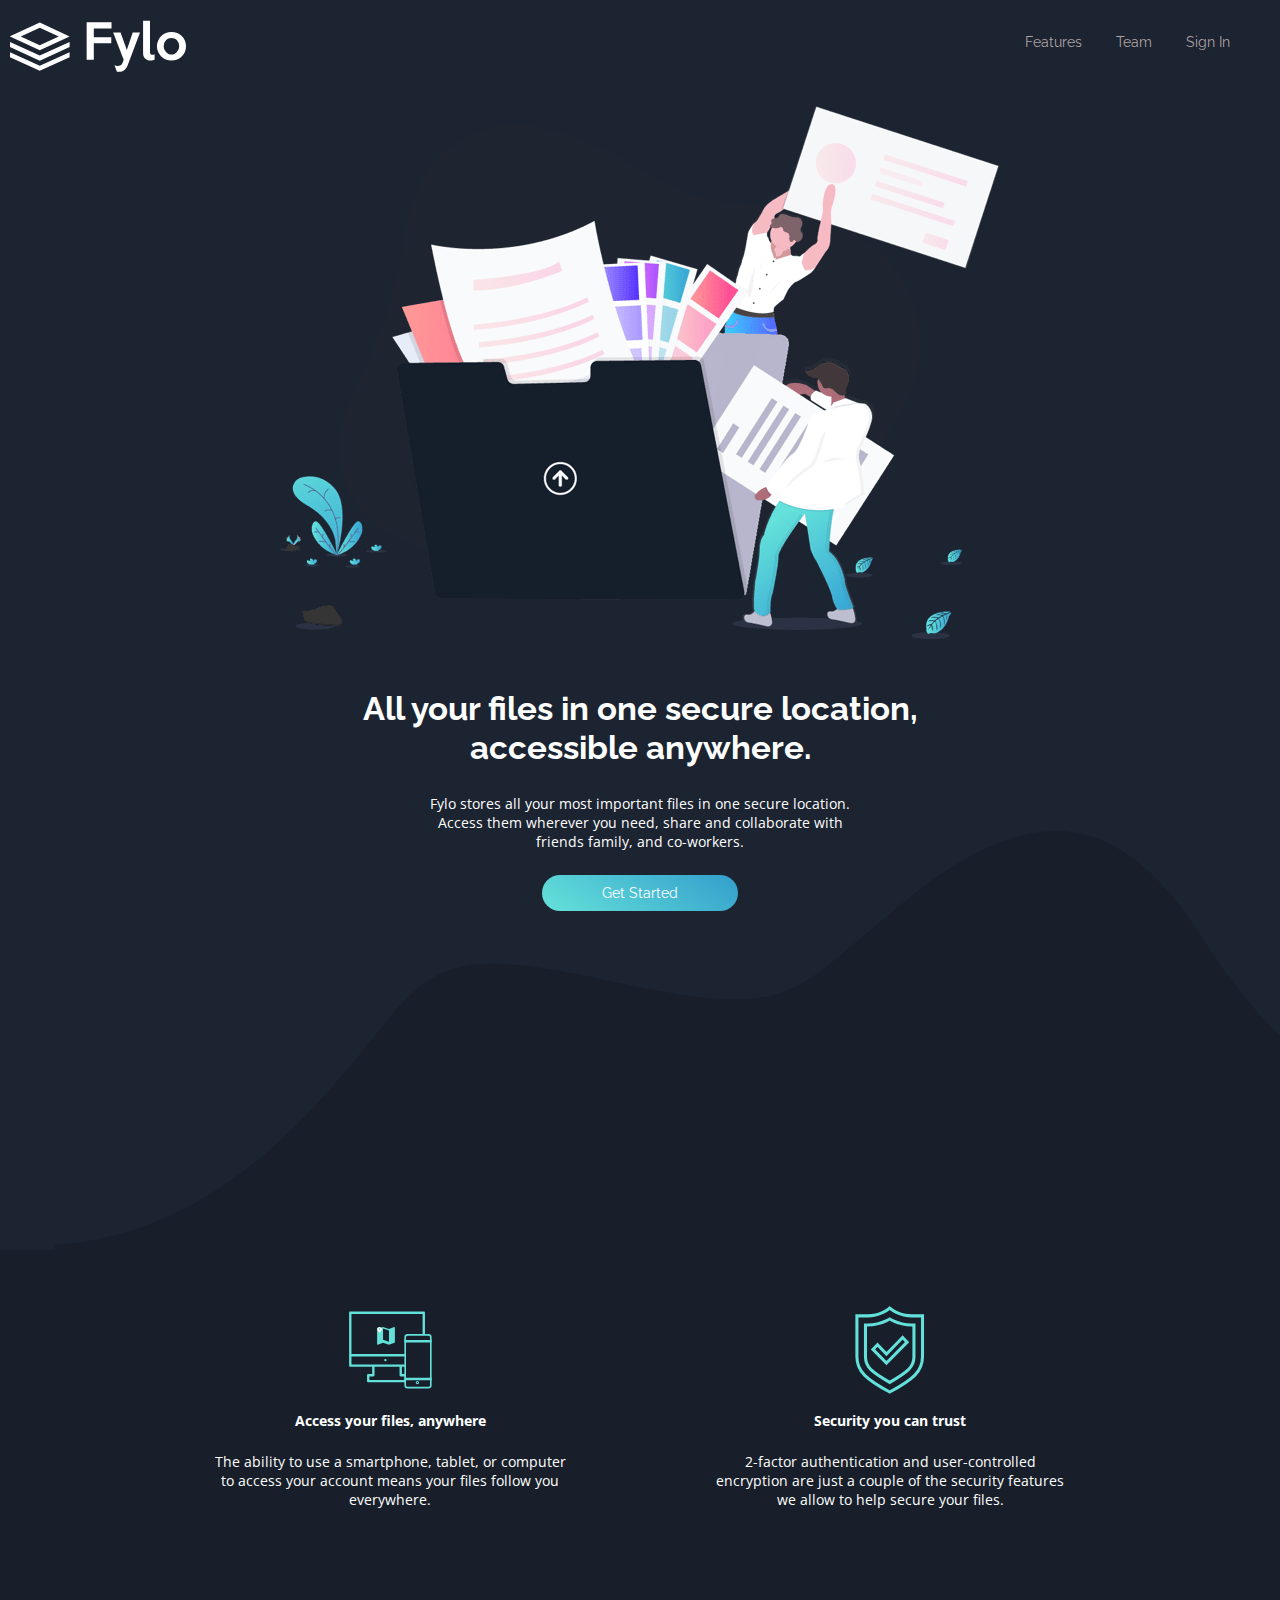
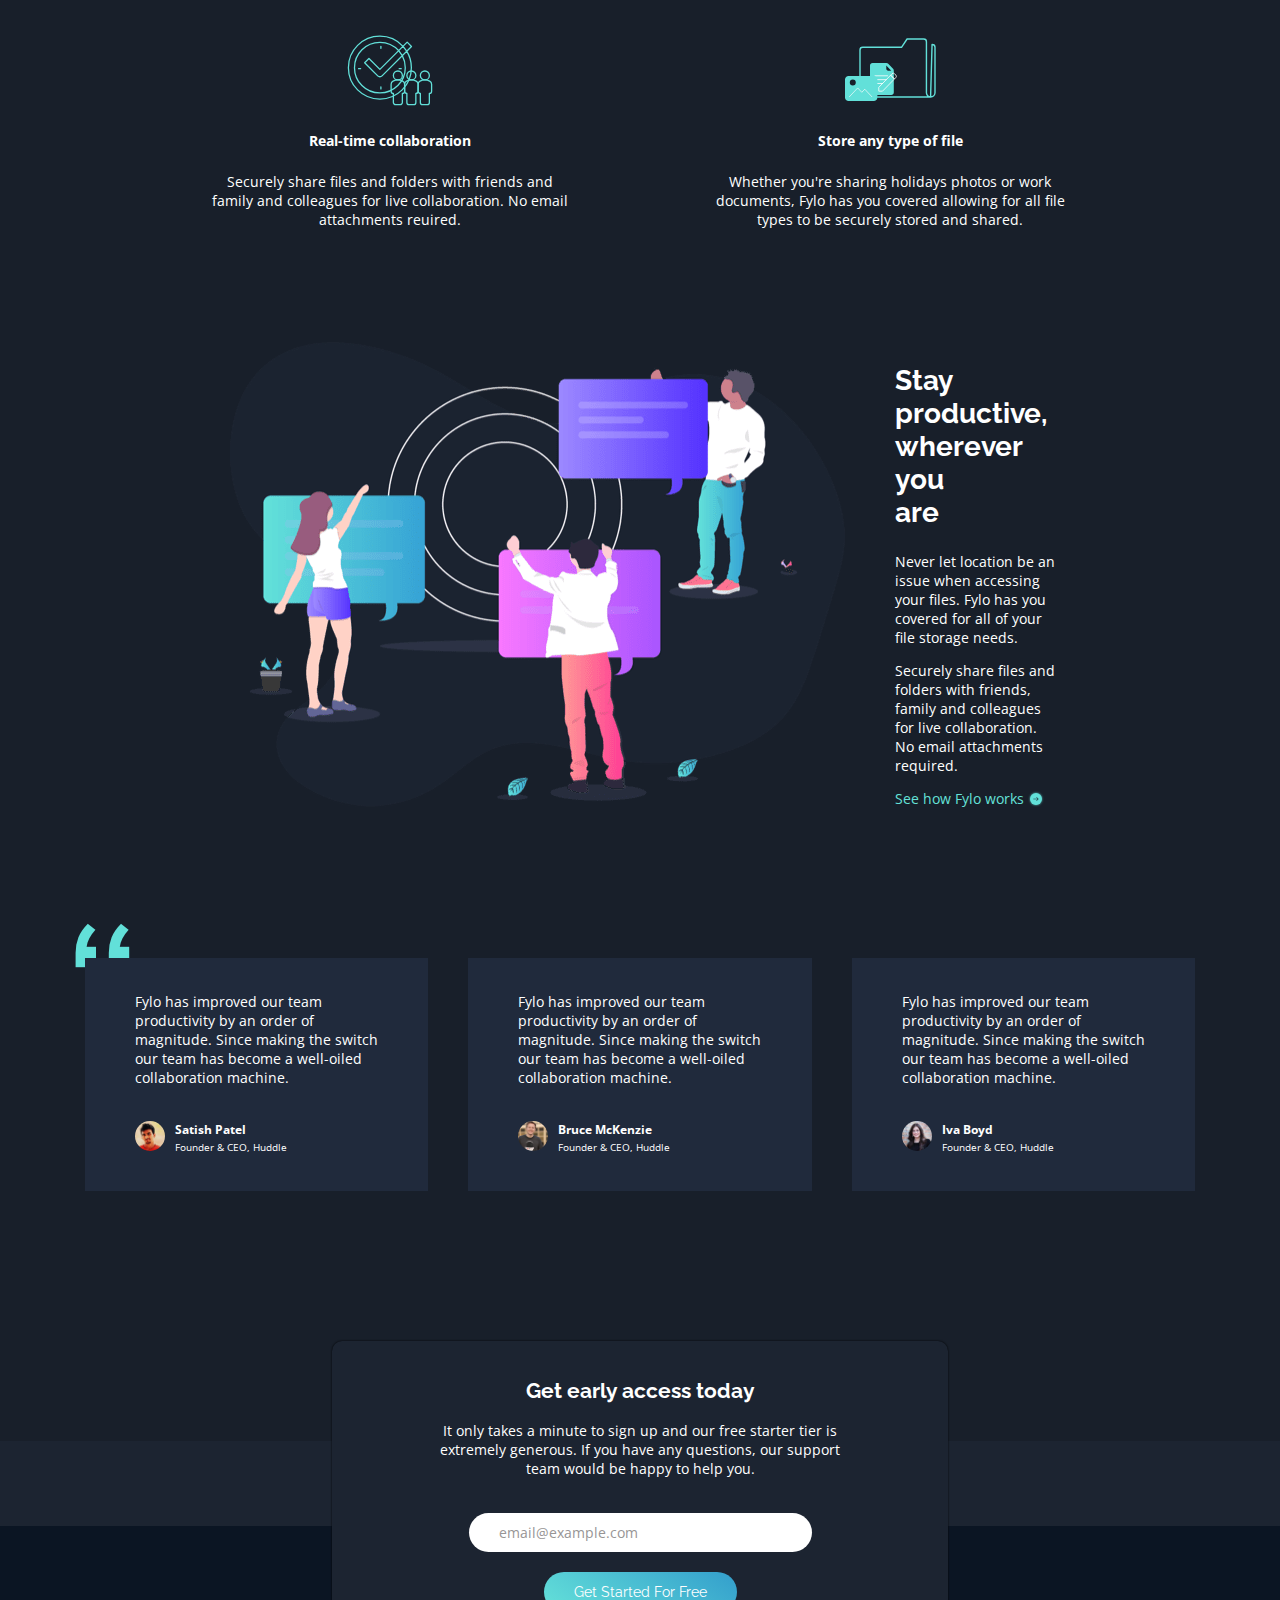
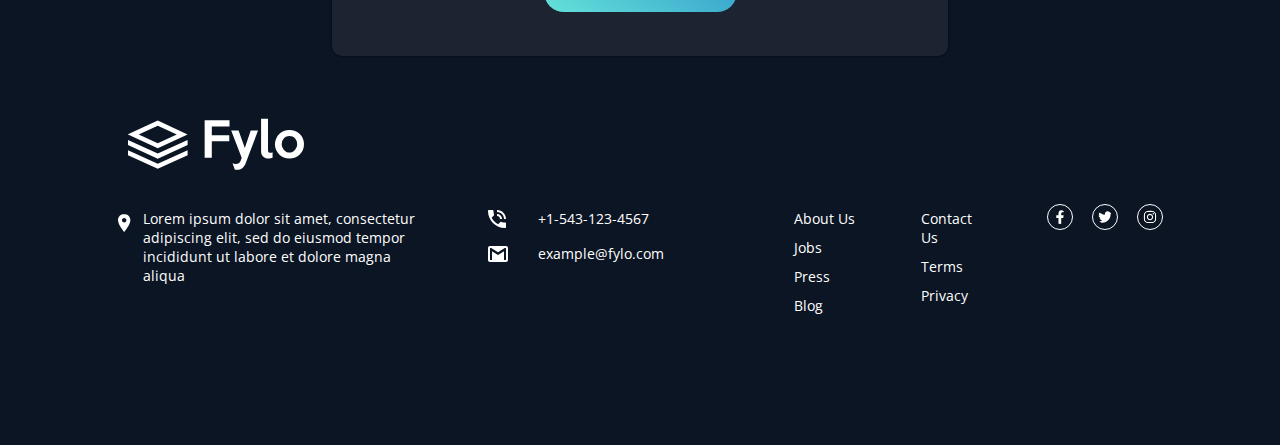
==== commit 2926cde8: "Added email button functionality" ====
--- a/fylo-dark-theme-landing-page-master/index.html
+++ b/fylo-dark-theme-landing-page-master/index.html
@@ -144,7 +144,7 @@
       <input type="text" name="" placeholder="email@example.com"/>
       <button id="email-button"> Get Started For Free </button>
     </div>
-
+    <p id="error-message"></p>
   </div>
 
   <div id="footer-background">
--- a/fylo-dark-theme-landing-page-master/style.css
+++ b/fylo-dark-theme-landing-page-master/style.css
@@ -244,7 +244,7 @@
 
 #early-access{
     background-color: hsl(217, 28%, 15%);
-    width: 60%;
+    width: 45%;
     margin: -100px auto 20px auto;
     padding: 20px;
     box-shadow: 0 0 2px black;
@@ -257,8 +257,8 @@
 }
 
 #early-access p{
-    width: 70%;
-    margin: 10px 15% 20px 15%;
+    width: 75%;
+    margin: 10px auto 20px auto;
 }
 
 #early-access #email-container{
@@ -278,13 +278,13 @@
     font-size: 14px;
     font-family: 'Open Sans', sans-serif;
     border-radius: 25px;
-    width: 40%;
+    width: 50%;
     resize: none;
     outline: none;
 }
 
 #early-access input::placeholder{
-    color: lightgray;
+    color: rgb(151, 149, 149);
 }
 
 #early-access #email-signup{
@@ -292,7 +292,7 @@
     border-radius: 25px;
     text-align: left;
     font-size: 14px;
-    padding: 10px 30px 10px 30px;
+    padding: 12px 30px 12px 30px;
     color: black;
     width: 40%;
     vertical-align: center;
@@ -306,13 +306,21 @@
     color: white;
     font-family: 'Raleway', sans-serif;
     font-size: 14px;
-    padding: 10px 30px 10px 30px;
+    padding: 12px 30px 12px 30px;
     margin: 10px;
 }
 
 #early-access button:hover{
     background: linear-gradient(hsl(176, 68%, 64%), hsl(176, 68%, 64%));
     cursor: pointer;
+}
+
+#early-access #error-message{
+    color: hsl(0, 100%, 63%);
+    margin-top: 2px;
+    padding-top: 2px;
+    text-align: left;
+    margin-bottom: 5px;
 }
 
 #footer-background{
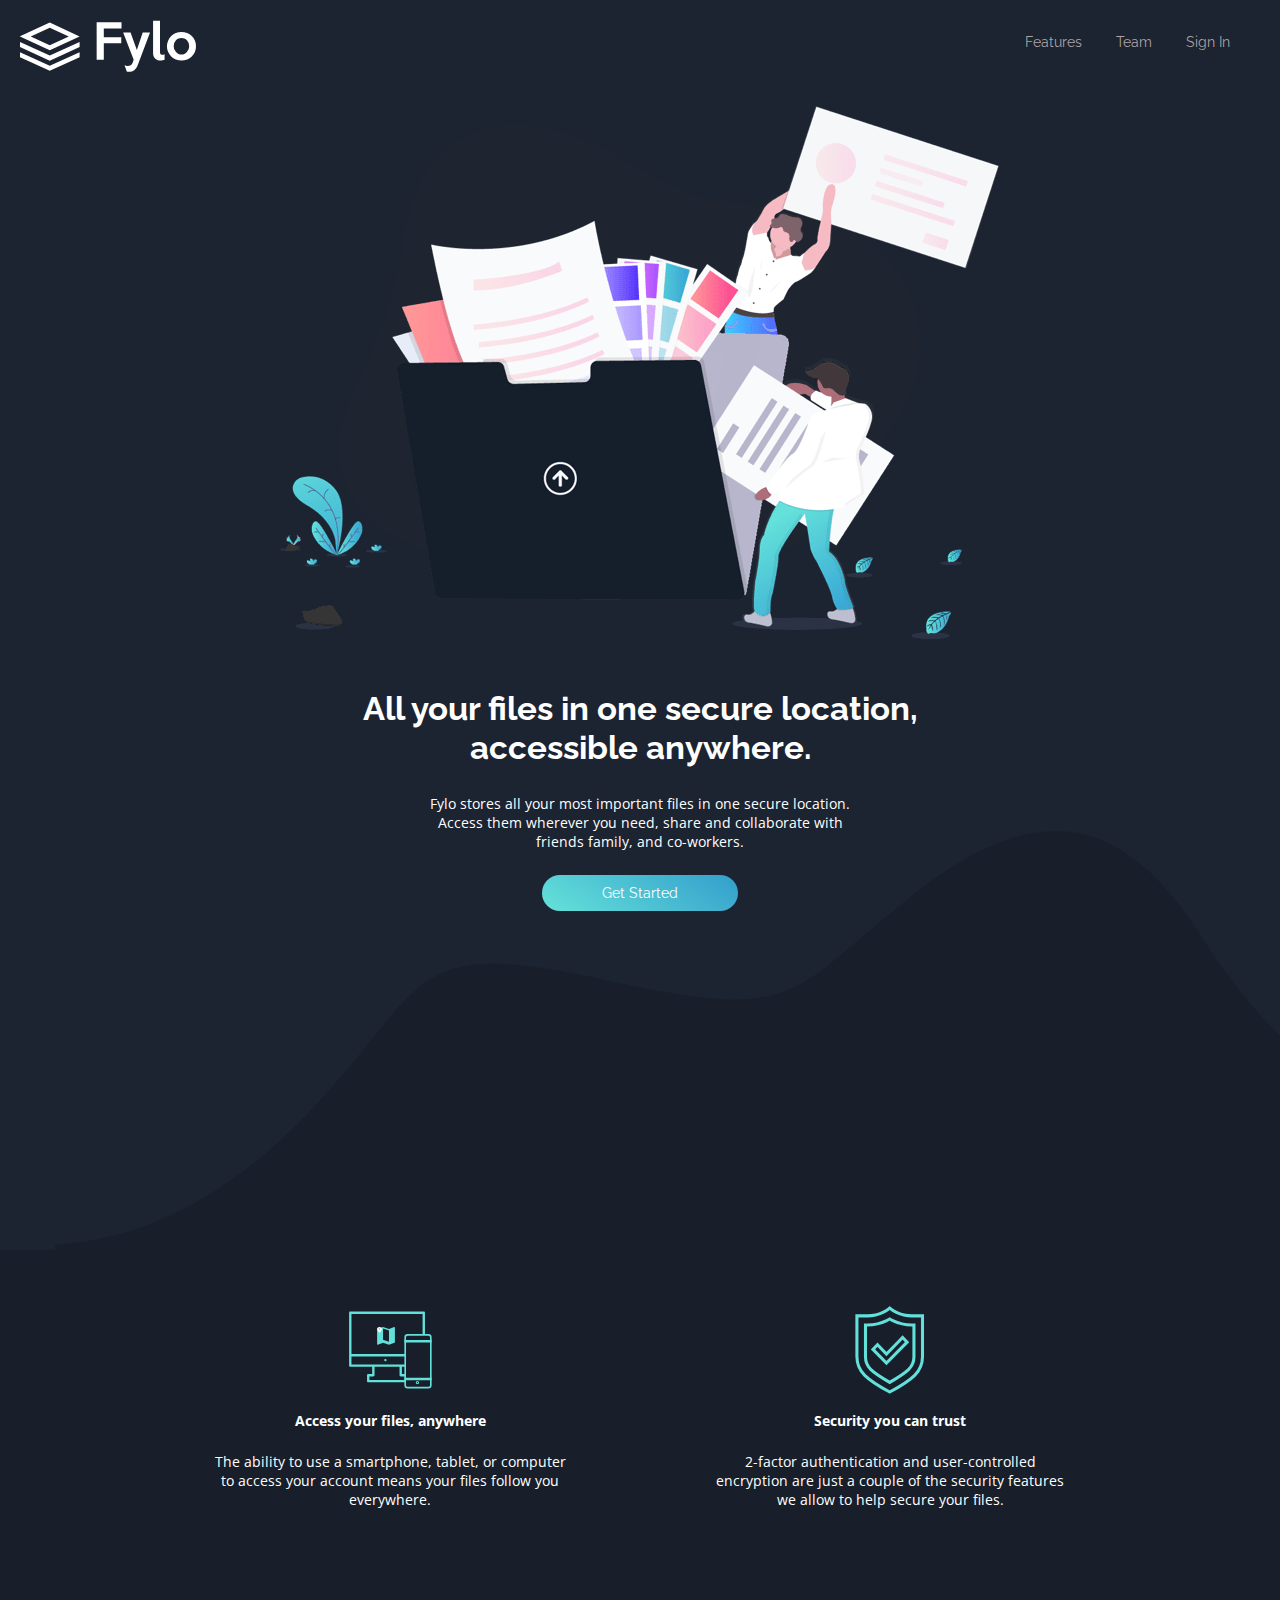
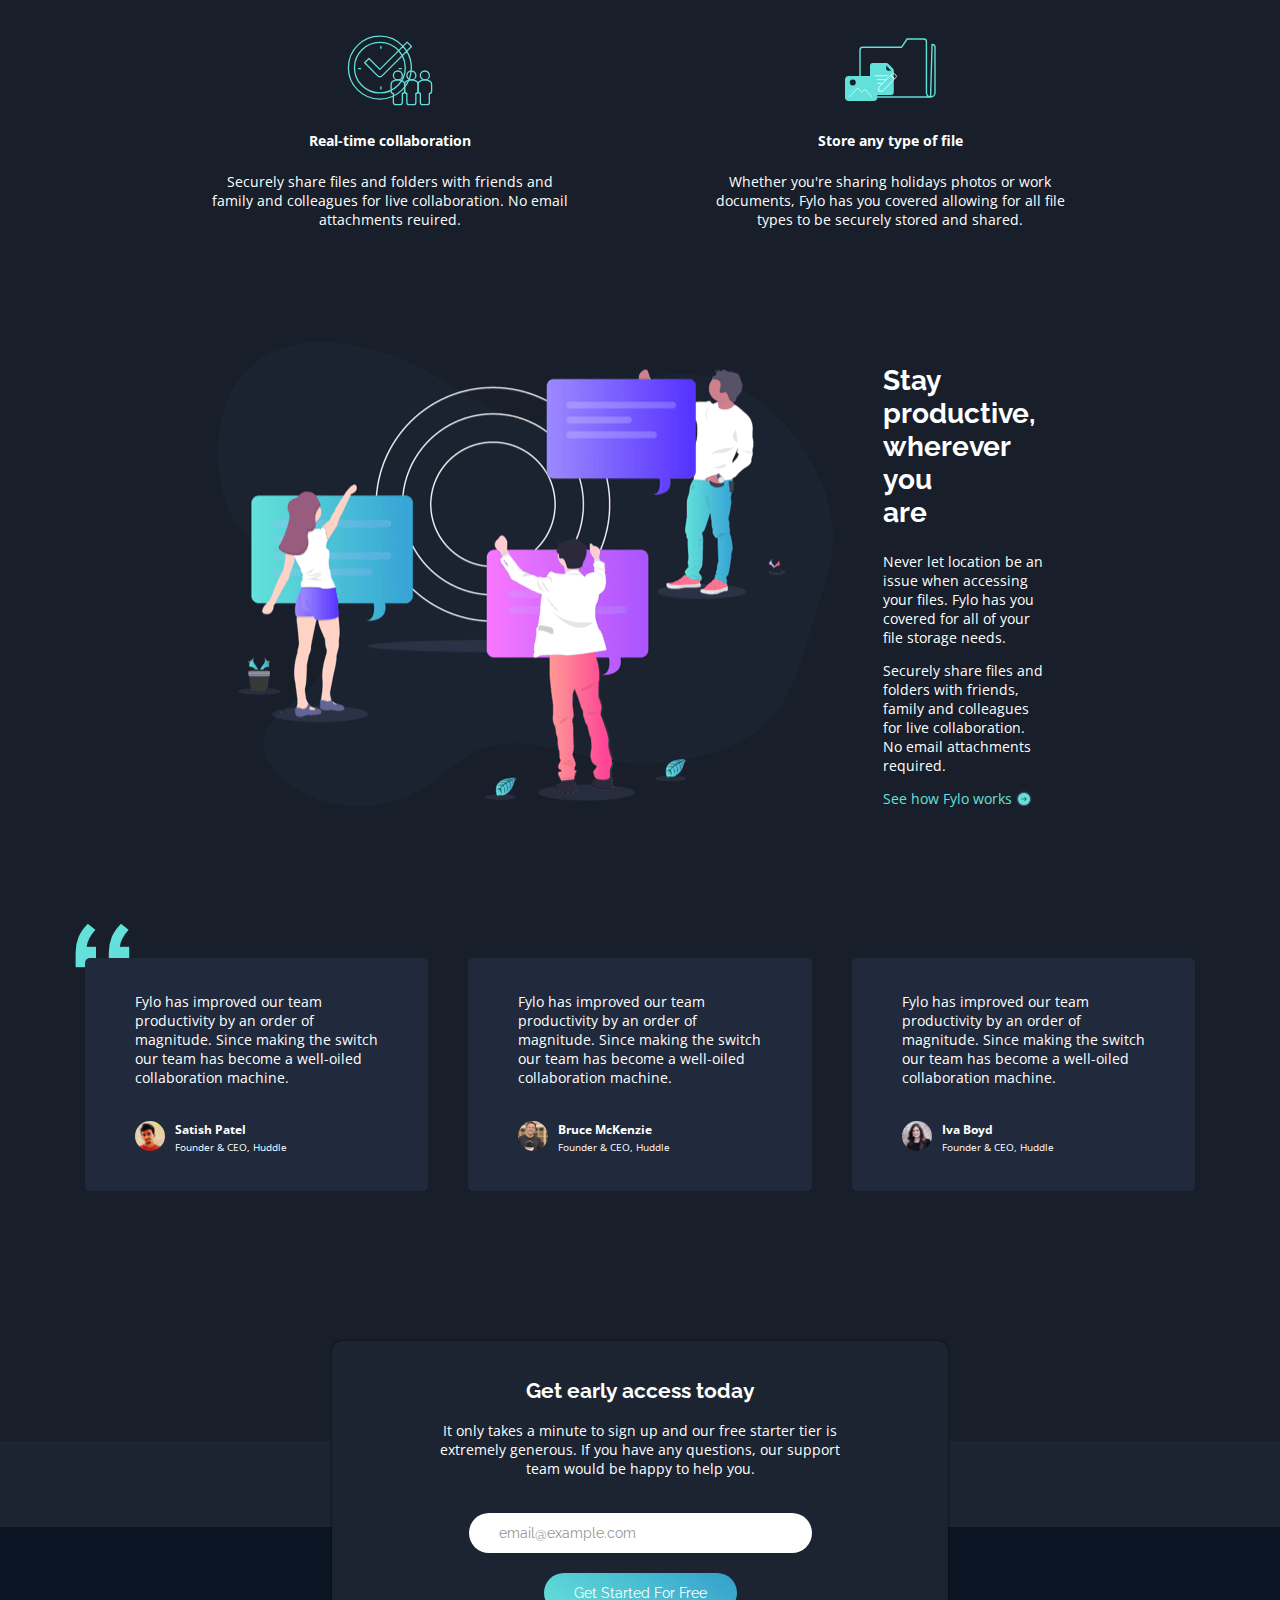
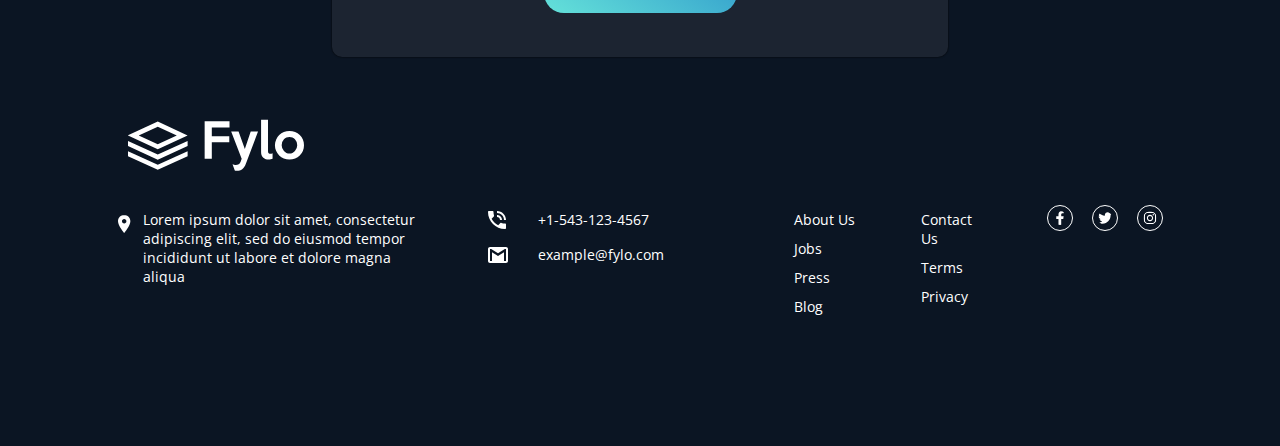
==== commit a7401393: "Adjusted for mobile and tablet view" ====
--- a/fylo-dark-theme-landing-page-master/index.html
+++ b/fylo-dark-theme-landing-page-master/index.html
@@ -17,7 +17,8 @@
 <body>
   <header>
     <div>
-      <svg id="logo" width="186" height="52" xmlns="http://www.w3.org/2000/svg"><g fill="#FFF" fill-rule="evenodd"><path d="M0 16.372v.128l29.754 13.764 29.859-13.811v-.035L29.754 2.608 0 16.372zm10.727.064l19.028-8.802 19.03 8.802-19.031 8.801-19.027-8.801zM29.754 35.61L0 22.052v5.014l29.754 13.59L59.613 27.02v-5.015L29.754 35.61zm0 10.17L0 32.22v5.015l29.754 13.591L59.613 37.19v-5.014L29.754 45.78zM169.216 26.22a8.564 8.564 0 0 0-2.285-5.892 7.675 7.675 0 0 0-2.473-1.768 7.259 7.259 0 0 0-3.015-.636 7.259 7.259 0 0 0-3.015.636 7.674 7.674 0 0 0-2.473 1.768 8.565 8.565 0 0 0-2.285 5.893 8.564 8.564 0 0 0 2.285 5.893 7.674 7.674 0 0 0 2.473 1.767 7.258 7.258 0 0 0 3.015.637 7.258 7.258 0 0 0 3.015-.637 7.675 7.675 0 0 0 2.473-1.767 8.563 8.563 0 0 0 2.285-5.893zm6.784 0c0 2.044-.377 3.937-1.13 5.681a13.849 13.849 0 0 1-3.11 4.526c-1.319 1.273-2.866 2.279-4.64 3.017-1.775.739-3.667 1.108-5.677 1.108s-3.894-.37-5.653-1.108a14.659 14.659 0 0 1-4.617-3.04 14.116 14.116 0 0 1-3.11-4.55c-.753-1.744-1.13-3.622-1.13-5.633 0-1.98.385-3.842 1.154-5.586a14.718 14.718 0 0 1 3.133-4.573 14.457 14.457 0 0 1 4.617-3.064c1.759-.739 3.627-1.108 5.606-1.108 2.01 0 3.902.369 5.677 1.108 1.774.738 3.321 1.744 4.64 3.017 1.32 1.272 2.356 2.789 3.11 4.549.753 1.76 1.13 3.645 1.13 5.657zm-31.422 13.483a9.087 9.087 0 0 1-1.814.613 9.217 9.217 0 0 1-2.096.236c-1.005 0-1.971-.134-2.898-.4a6.347 6.347 0 0 1-2.426-1.297c-.69-.597-1.24-1.375-1.649-2.334-.408-.958-.612-2.113-.612-3.465V.717h6.925v31.16c0 1.132.228 1.91.683 2.334.456.425.997.637 1.625.637.786 0 1.54-.236 2.262-.707v5.562zM130.02 12.55l-12.249 32.386c-.91 2.42-2.104 4.164-3.58 5.233-1.476 1.068-3.235 1.603-5.277 1.603a8.4 8.4 0 0 1-1.036-.071 7.784 7.784 0 0 1-1.083-.212l-2.262-6.317a8.974 8.974 0 0 0 1.65.59 6.61 6.61 0 0 0 1.6.211c1.069 0 2.042-.243 2.922-.73.879-.488 1.554-1.391 2.025-2.711l.943-2.734-10.506-27.248h7.396l6.266 17.536 5.889-17.536h7.302zm-28.502-4.102H83.806v8.769h17.478v5.94H83.806v16.688h-7.16V2.179h24.873v6.27z"/></g></svg>
+      <img src="images/logo.svg">
+      <!-- <svg id="logo" width="186" height="52" xmlns="http://www.w3.org/2000/svg"><g fill="#FFF" fill-rule="evenodd"><path d="M0 16.372v.128l29.754 13.764 29.859-13.811v-.035L29.754 2.608 0 16.372zm10.727.064l19.028-8.802 19.03 8.802-19.031 8.801-19.027-8.801zM29.754 35.61L0 22.052v5.014l29.754 13.59L59.613 27.02v-5.015L29.754 35.61zm0 10.17L0 32.22v5.015l29.754 13.591L59.613 37.19v-5.014L29.754 45.78zM169.216 26.22a8.564 8.564 0 0 0-2.285-5.892 7.675 7.675 0 0 0-2.473-1.768 7.259 7.259 0 0 0-3.015-.636 7.259 7.259 0 0 0-3.015.636 7.674 7.674 0 0 0-2.473 1.768 8.565 8.565 0 0 0-2.285 5.893 8.564 8.564 0 0 0 2.285 5.893 7.674 7.674 0 0 0 2.473 1.767 7.258 7.258 0 0 0 3.015.637 7.258 7.258 0 0 0 3.015-.637 7.675 7.675 0 0 0 2.473-1.767 8.563 8.563 0 0 0 2.285-5.893zm6.784 0c0 2.044-.377 3.937-1.13 5.681a13.849 13.849 0 0 1-3.11 4.526c-1.319 1.273-2.866 2.279-4.64 3.017-1.775.739-3.667 1.108-5.677 1.108s-3.894-.37-5.653-1.108a14.659 14.659 0 0 1-4.617-3.04 14.116 14.116 0 0 1-3.11-4.55c-.753-1.744-1.13-3.622-1.13-5.633 0-1.98.385-3.842 1.154-5.586a14.718 14.718 0 0 1 3.133-4.573 14.457 14.457 0 0 1 4.617-3.064c1.759-.739 3.627-1.108 5.606-1.108 2.01 0 3.902.369 5.677 1.108 1.774.738 3.321 1.744 4.64 3.017 1.32 1.272 2.356 2.789 3.11 4.549.753 1.76 1.13 3.645 1.13 5.657zm-31.422 13.483a9.087 9.087 0 0 1-1.814.613 9.217 9.217 0 0 1-2.096.236c-1.005 0-1.971-.134-2.898-.4a6.347 6.347 0 0 1-2.426-1.297c-.69-.597-1.24-1.375-1.649-2.334-.408-.958-.612-2.113-.612-3.465V.717h6.925v31.16c0 1.132.228 1.91.683 2.334.456.425.997.637 1.625.637.786 0 1.54-.236 2.262-.707v5.562zM130.02 12.55l-12.249 32.386c-.91 2.42-2.104 4.164-3.58 5.233-1.476 1.068-3.235 1.603-5.277 1.603a8.4 8.4 0 0 1-1.036-.071 7.784 7.784 0 0 1-1.083-.212l-2.262-6.317a8.974 8.974 0 0 0 1.65.59 6.61 6.61 0 0 0 1.6.211c1.069 0 2.042-.243 2.922-.73.879-.488 1.554-1.391 2.025-2.711l.943-2.734-10.506-27.248h7.396l6.266 17.536 5.889-17.536h7.302zm-28.502-4.102H83.806v8.769h17.478v5.94H83.806v16.688h-7.16V2.179h24.873v6.27z"/></g></svg> -->
     </div>
     <ul id="navList">
       <li> <a href=""> Features </a></li>
@@ -29,11 +30,12 @@
     <img id="introImage" src="images/illustration-intro.png">
     <h2>  All your files in one secure location, accessible anywhere. </h2>
     <p>  Fylo stores all your most important files in one secure location. Access them wherever 
-      you need, share and collaborate with friends family, and co-workers.<svg width="16" height="16" xmlns="http://www.w3.org/2000/svg" xmlns:xlink="http://www.w3.org/1999/xlink"><defs><circle id="b" cx="6" cy="6" r="6"/><filter x="-25%" y="-25%" width="150%" height="150%" filterUnits="objectBoundingBox" id="a"><feOffset in="SourceAlpha" result="shadowOffsetOuter1"/><feGaussianBlur stdDeviation="1" in="shadowOffsetOuter1" result="shadowBlurOuter1"/><feColorMatrix values="0 0 0 0 0.384313725 0 0 0 0 0.878431373 0 0 0 0 0.850980392 0 0 0 0.811141304 0" in="shadowBlurOuter1"/></filter></defs><g fill="none" fill-rule="evenodd"><g transform="translate(2 2)"><use fill="#000" filter="url(#a)" xlink:href="#b"/><use fill="#62E0D9" xlink:href="#b"/></g><path d="M8.582 6l-.363.35 1.452 1.4H5.333v.5h4.338L8.22 9.65l.363.35 2.074-2z" fill="#1B2330"/></g></svg>
+      you need, share and collaborate with friends family, and co-workers.
     </p>
     <button> Get Started</button>
   </div>
   <svg id="background-desktop" width="1440" height="449" xmlns="http://www.w3.org/2000/svg" xmlns:xlink="http://www.w3.org/1999/xlink"><defs><path id="a" d="M0 0h1454v449H0z"/></defs><g transform="translate(-14)" fill="none" fill-rule="evenodd"><mask id="b" fill="#fff"><use xlink:href="#a"/></mask><path d="M14 413.954c90.836-5.359 176.206-50.375 256.111-135.046C389.968 151.9 364.01 105.164 563.005 148.686 762 192.207 745.05 163.699 873 63.13c127.95-100.57 211-77.554 289 44.667 78 122.222 151 162.895 284 207.778 88.667 29.921 92.03 848.285 10.091 2455.09H14V413.956z" fill="#181F2B" mask="url(#b)"/></g></svg>
+  <img id="background-mobile" src="images/bg-curvy-mobile.svg">
 
   <div id="banner-background">
     <div class="banner-grid-container">
@@ -80,7 +82,7 @@
             Securely share files and folders with friends, family and colleagues for live collaboration. No email 
             attachments required. 
         </p>
-        <a href=""> See how Fylo works <svg id="svg-arrow" width="16" height="16" xmlns="http://www.w3.org/2000/svg" xmlns:xlink="http://www.w3.org/1999/xlink"><defs><circle id="b" cx="6" cy="6" r="6"/><filter x="-25%" y="-25%" width="150%" height="150%" filterUnits="objectBoundingBox" id="a"><feOffset in="SourceAlpha" result="shadowOffsetOuter1"/><feGaussianBlur stdDeviation="1" in="shadowOffsetOuter1" result="shadowBlurOuter1"/><feColorMatrix values="0 0 0 0 0.384313725 0 0 0 0 0.878431373 0 0 0 0 0.850980392 0 0 0 0.811141304 0" in="shadowBlurOuter1"/></filter></defs><g fill="none" fill-rule="evenodd"><g transform="translate(2 2)"><use fill="#000" filter="url(#a)" xlink:href="#b"/><use fill="#62E0D9" xlink:href="#b"/></g><path d="M8.582 6l-.363.35 1.452 1.4H5.333v.5h4.338L8.22 9.65l.363.35 2.074-2z" fill="#1B2330"/></g></svg></a>
+        <a href="#"> See how Fylo works <img src="images/icon-arrow.svg" ></a>
       </div>  
     </div>
   </div>
@@ -141,7 +143,7 @@
       questions, our support team would be happy to help you. 
     </p>
     <div id="email-container">
-      <input type="text" name="" placeholder="email@example.com"/>
+      <input id="emailInput" type="text" name="" placeholder="email@example.com"/>
       <button id="email-button"> Get Started For Free </button>
     </div>
     <p id="error-message"></p>
--- a/fylo-dark-theme-landing-page-master/style.css
+++ b/fylo-dark-theme-landing-page-master/style.css
@@ -1,4 +1,11 @@
 @import url('https://fonts.googleapis.com/css2?family=Open+Sans:wght@400;700&family=Raleway:wght@400;700&display=swap');
+
+/* 
+*{
+    outline: 1px solid red;
+} */
+
+/* <---------- Body + Backgrounds ----------> */
 
 body{
     display: flex;
@@ -20,6 +27,16 @@
     width: 100%;
 }
 
+img#background-mobile{
+    display: none;
+}
+
+
+
+/* <---------- Header ----------> */
+
+
+
 header{
     width: 100%;
     position: relative;
@@ -51,9 +68,15 @@
      text-decoration: underline;
 }
 
-#logo{
-    padding-left: 10px;
-}
+header div img{
+    padding-left: 20px;
+}
+
+
+
+/* <---------- Main Banner ----------> */
+
+
 
 .main-banner{
     width: 720px;
@@ -96,6 +119,12 @@
     cursor: pointer;
 }
 
+
+
+/* <---------- Small Banners ----------> */
+
+
+
 #banner-background{
     margin-top: -30px;
     width: 100%;
@@ -132,13 +161,19 @@
     font-size: 14px;
 }
 
+
+
+/* <---------- Productivity ----------> */
+
+
+
 #productive-background{
     width: 100%;
     background-color: hsl(218, 28%, 13%);
 }
 
 #productive-container{
-    margin: 100px 18% 0px 18%;
+    margin: 100px auto 0px auto;
     width: 66%;
     display: flex;
     flex-direction: row;
@@ -171,10 +206,16 @@
     color: white;
 }
 
-#svg-arrow{
+#explain-image a img{
     vertical-align: sub;
     padding-bottom: 1px;
 }
+
+
+
+/* <---------- Quotes ----------> */
+
+
 
 #quotes-background{
     width: 100%;
@@ -197,6 +238,7 @@
     padding: 20px 50px 20px 50px;
     text-align: left;
     width: 19%;
+    border-radius: 5px;
 }
 
 .quotes-container div img#quotes{
@@ -242,6 +284,12 @@
     margin-left: 10px;
 }
 
+
+
+/* <---------- Email Signup / Eearly Access ----------> */
+
+
+
 #early-access{
     background-color: hsl(217, 28%, 15%);
     width: 45%;
@@ -271,12 +319,12 @@
 }
 
 #early-access input{
-    padding: 10px 30px 10px 30px;
+    padding: 12px 30px 12px 30px;
     margin: 10px;
     color: black;
     border: none;
     font-size: 14px;
-    font-family: 'Open Sans', sans-serif;
+    font-family: 'Raleway', sans-serif;
     border-radius: 25px;
     width: 50%;
     resize: none;
@@ -323,6 +371,12 @@
     margin-bottom: 5px;
 }
 
+
+
+/* <---------- Footer ----------> */
+
+
+
 #footer-background{
     width: 100%;
     background-color: hsl(216, 53%, 9%);
@@ -407,6 +461,18 @@
 
 
 @media only screen and (max-width: 1000px){
+
+    /* <---------- Small Banners ----------> */
+
+    .banner-grid-container{
+        display: flex;
+        flex-direction: row;
+        flex-wrap: wrap;
+    }
+
+
+    /* <---------- Quotes ----------> */
+
     .quotes-container{
         flex-direction: column;
         align-items: center;
@@ -419,6 +485,10 @@
         padding: 20px 50px 0px 50px;
     }
 
+
+    /* <---------- Productivity ----------> */
+
+
     #productive-container{
         flex-direction: column;
         align-items: center;
@@ -434,14 +504,52 @@
         width: 100%;
     }
 
+
+    /* <---------- Email Signup / Eearly Access ----------> */
+
+
+    #early-access{
+        width: 75%;
+    }
+
+    #early-access p{
+        width: 90%;
+    }
+
+    #early-access #email-container{
+        flex-direction: column;
+    }
+    
+    #early-access #email-container input{
+        width: auto;
+    }
+
+    #early-access #email-container button{
+        width: 216px;
+    }
+
+    #early-access #error-message{
+        text-align: center;
+    }
+
+
+    /* <---------- Footer ----------> */
+
+
+    footer{
+        margin-top: 50%;
+    }
+
     footer #footer-flexbox #footer1{
         width: 100%;
     }
-
     
 }
 
 @media only screen and (max-width: 395px) {
+
+    /* <---------- Body + Backgrounds ----------> */
+
 
     body{
         display: flex;
@@ -451,8 +559,44 @@
         margin: 0;
     }
 
+    img#background-mobile{
+        display: block;
+        margin-top: -390px;
+        z-index: -3;
+    }
+
+    body svg#background-desktop{
+        display: none;
+    }
+
+
+    /* <---------- Header ----------> */
+
+
+    header{
+        display: grid;
+        grid-template-columns: 50% 50%;
+    }
+
+    header div img{
+        transform: scale(0.5);
+        margin-left: -70px;
+    }
+
+    header ul{
+        padding: 0px;
+    }
+
+    ul#navList li{
+        padding-right: 10px;
+    }
+
+
+    /* <---------- Main Banner ----------> */
+
+
     .main-banner p{
-        width: 60%;
+        width: 80%;
         margin: 20px auto 20px auto;
     }
 
@@ -462,15 +606,27 @@
         padding: 20px;
     }
 
+
+    /* <---------- Small Banners ----------> */
+
+
+    #banner-background{
+        margin: auto;
+        z-index: -5;
+    }
+
     .banner-grid-container{
         position: relative;
-        width: 100%;
+        width: 80%;
+        margin-top: 350px;
+        margin-left: auto;
+        margin-right: auto;
         display: flex;
         flex-direction: column;
         position: relative;
         align-items: center;
         justify-content: center;
-        left: 45%;
+        z-index: 1;
     }
 
     .banner-grid-container .banner{
@@ -478,4 +634,87 @@
         width: 100%;
     }
 
+    .main-banner{
+        width: 90%;
+        margin: auto auto auto auto;
+        padding: auto;
+    }
+
+    .main-banner img{
+        width: 100%;
+    }
+
+
+    /* <---------- Productivity ----------> */
+
+
+    #productive-container{
+        width: 90%;
+    }
+
+    #productive-container div{
+        width: 100%;
+        text-align: left;
+        margin-left: 20px;
+    }
+
+    #productive-container div#explain-image h2{
+        font-size: 20px;
+        margin-top: 5%;
+    }
+
+
+    #productive-container img{
+        width: 100%;
+        margin: 0px;
+    }
+
+
+    /* <---------- Email Signup / Eearly Access ----------> */
+
+
+    #explain-image a img{
+        width: auto;
+    }
+
+
+    /* <---------- Footer ----------> */
+
+
+    footer{
+        width: 90%;
+        margin-left: 10%;
+        margin-right: auto;
+    }
+
+    footer #footer-flexbox{
+        display: flex;
+        flex-direction: column;
+        align-items: left;
+        text-align: left;
+        margin-left: -5%;
+    }
+
+    footer #footer-flexbox #footer1{
+        width: 90%;
+        padding-bottom: 10px;
+        margin-left: 5%;
+    }
+
+    footer #footer-flexbox #footer-contact{
+        justify-content: left;
+        align-items: left;
+        width: 100%;
+    }
+
+    footer #footer-flexbox .column-links{
+        margin: 20px 0px 20px 0px;
+        text-align: left;
+    }
+
+    footer #footer-flexbox #social{
+        margin-top: 10px;
+        align-self: center;
+    }
+
 }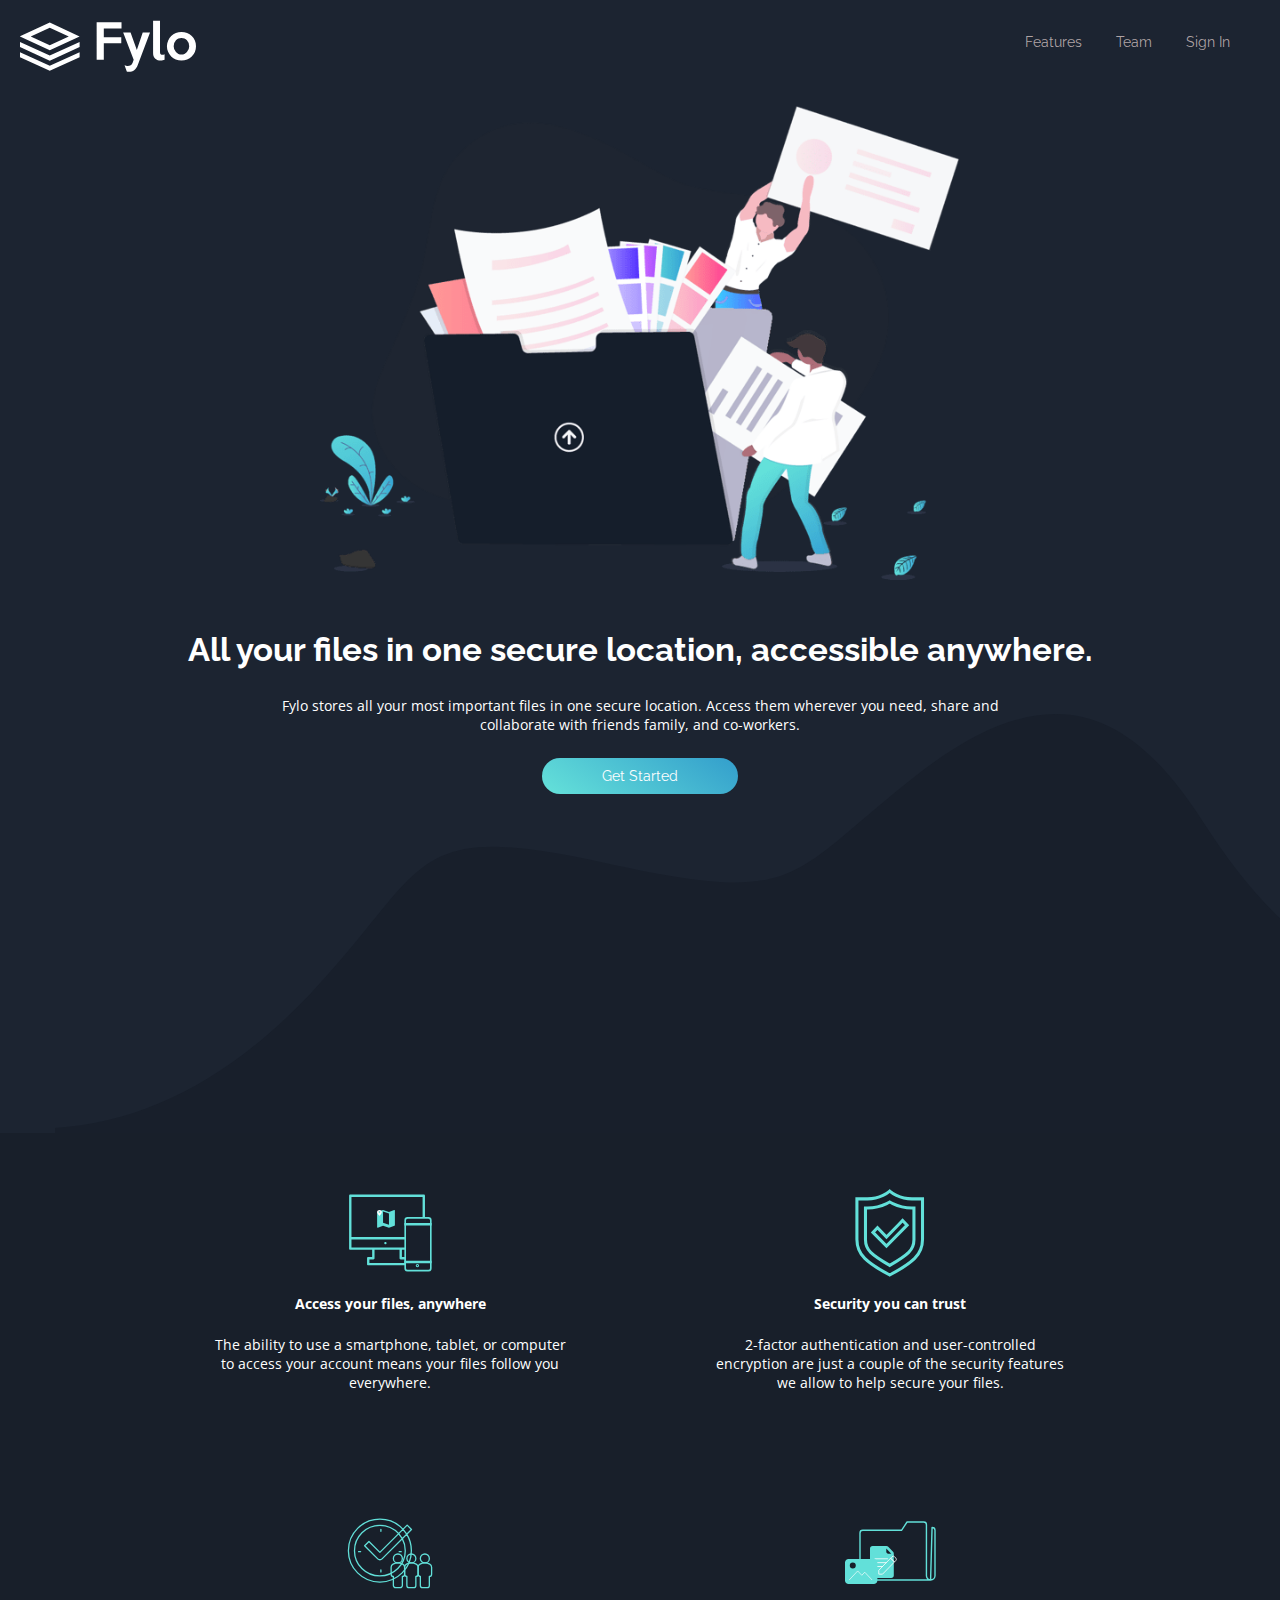
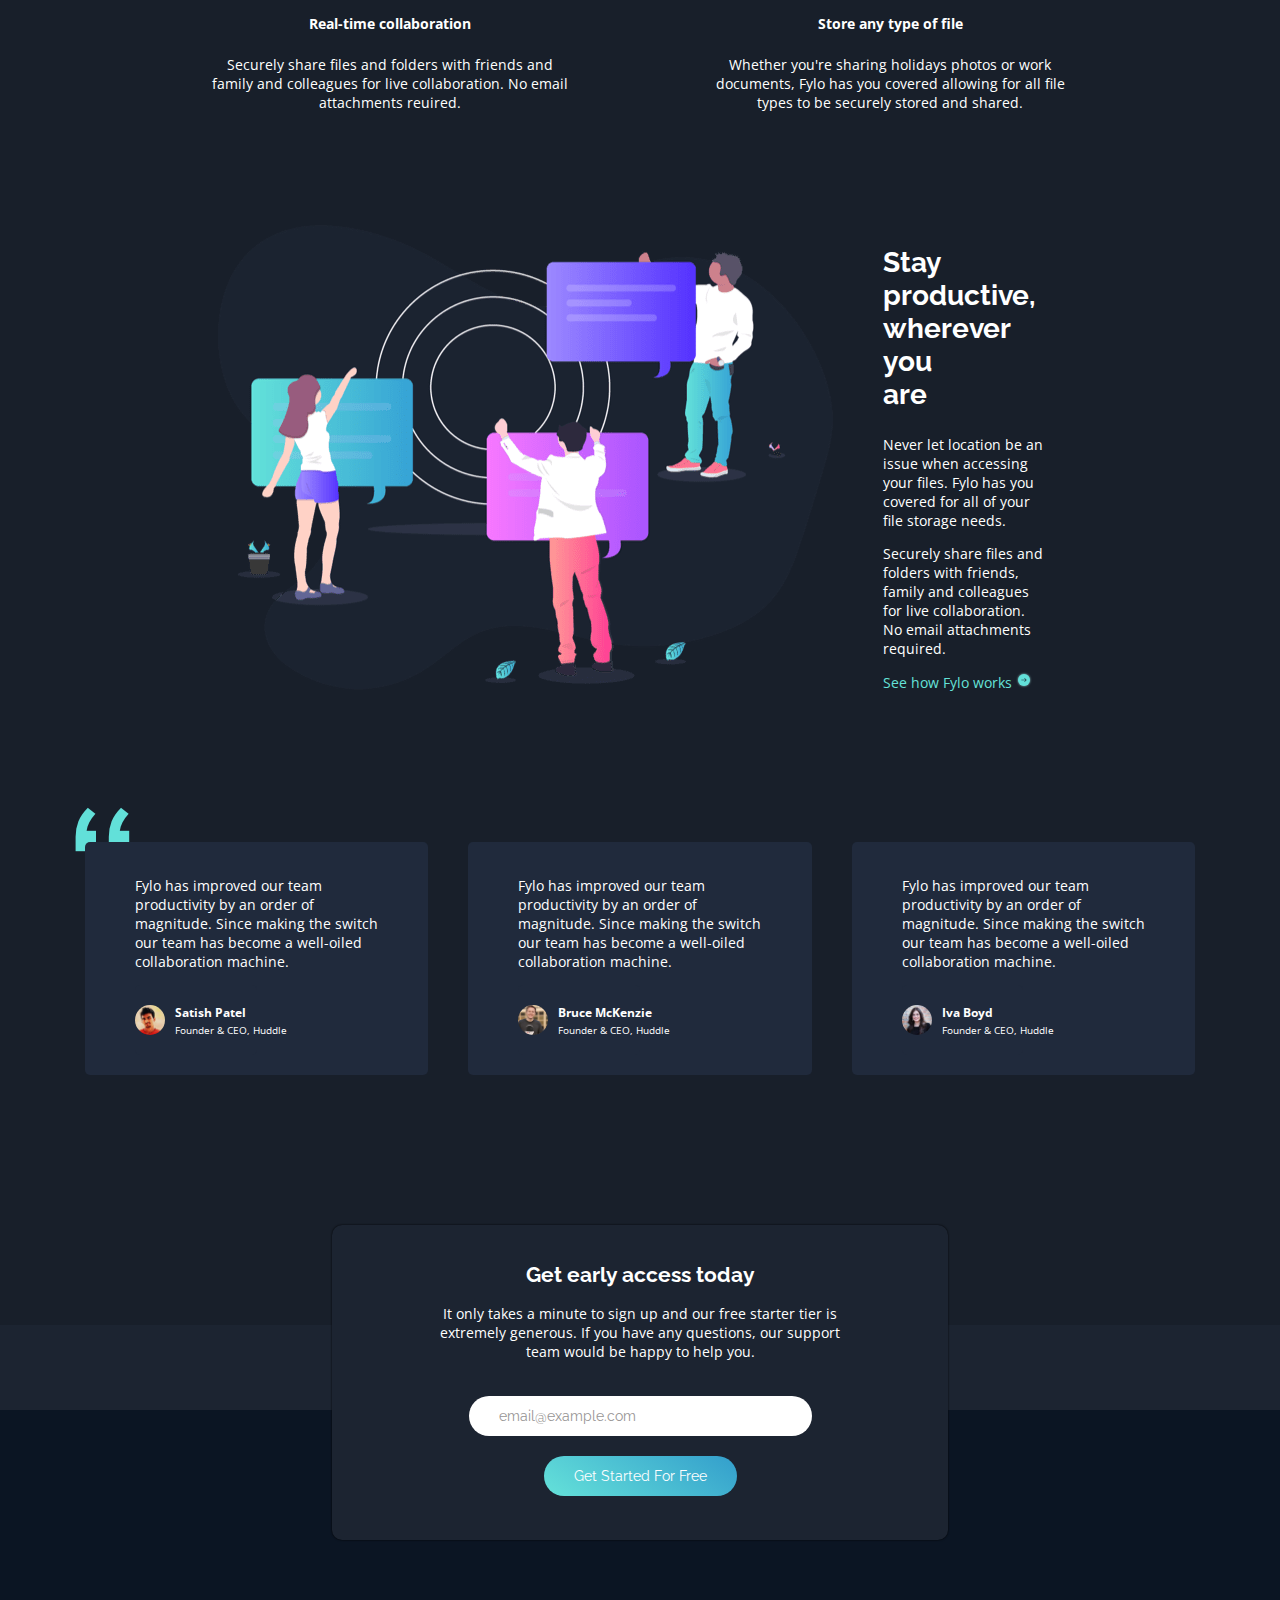
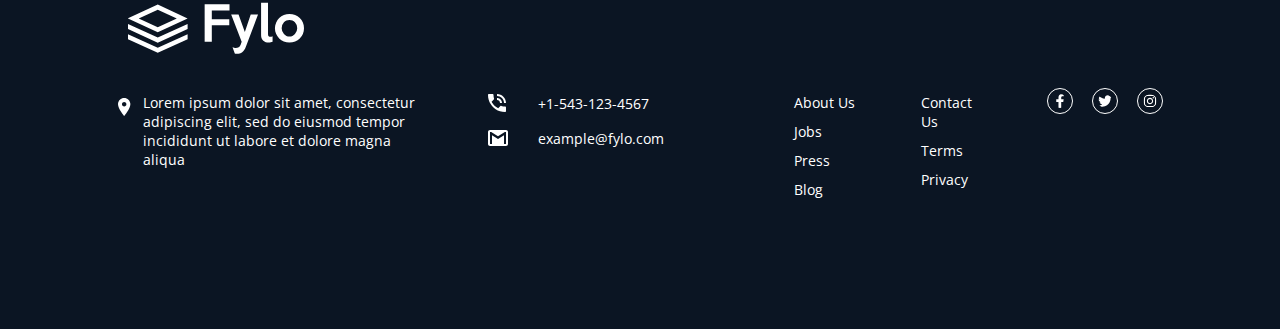
==== commit 64683f50: "Fixed main banner size and removed unnecessary id's" ====
--- a/fylo-dark-theme-landing-page-master/index.html
+++ b/fylo-dark-theme-landing-page-master/index.html
@@ -21,13 +21,13 @@
       <!-- <svg id="logo" width="186" height="52" xmlns="http://www.w3.org/2000/svg"><g fill="#FFF" fill-rule="evenodd"><path d="M0 16.372v.128l29.754 13.764 29.859-13.811v-.035L29.754 2.608 0 16.372zm10.727.064l19.028-8.802 19.03 8.802-19.031 8.801-19.027-8.801zM29.754 35.61L0 22.052v5.014l29.754 13.59L59.613 27.02v-5.015L29.754 35.61zm0 10.17L0 32.22v5.015l29.754 13.591L59.613 37.19v-5.014L29.754 45.78zM169.216 26.22a8.564 8.564 0 0 0-2.285-5.892 7.675 7.675 0 0 0-2.473-1.768 7.259 7.259 0 0 0-3.015-.636 7.259 7.259 0 0 0-3.015.636 7.674 7.674 0 0 0-2.473 1.768 8.565 8.565 0 0 0-2.285 5.893 8.564 8.564 0 0 0 2.285 5.893 7.674 7.674 0 0 0 2.473 1.767 7.258 7.258 0 0 0 3.015.637 7.258 7.258 0 0 0 3.015-.637 7.675 7.675 0 0 0 2.473-1.767 8.563 8.563 0 0 0 2.285-5.893zm6.784 0c0 2.044-.377 3.937-1.13 5.681a13.849 13.849 0 0 1-3.11 4.526c-1.319 1.273-2.866 2.279-4.64 3.017-1.775.739-3.667 1.108-5.677 1.108s-3.894-.37-5.653-1.108a14.659 14.659 0 0 1-4.617-3.04 14.116 14.116 0 0 1-3.11-4.55c-.753-1.744-1.13-3.622-1.13-5.633 0-1.98.385-3.842 1.154-5.586a14.718 14.718 0 0 1 3.133-4.573 14.457 14.457 0 0 1 4.617-3.064c1.759-.739 3.627-1.108 5.606-1.108 2.01 0 3.902.369 5.677 1.108 1.774.738 3.321 1.744 4.64 3.017 1.32 1.272 2.356 2.789 3.11 4.549.753 1.76 1.13 3.645 1.13 5.657zm-31.422 13.483a9.087 9.087 0 0 1-1.814.613 9.217 9.217 0 0 1-2.096.236c-1.005 0-1.971-.134-2.898-.4a6.347 6.347 0 0 1-2.426-1.297c-.69-.597-1.24-1.375-1.649-2.334-.408-.958-.612-2.113-.612-3.465V.717h6.925v31.16c0 1.132.228 1.91.683 2.334.456.425.997.637 1.625.637.786 0 1.54-.236 2.262-.707v5.562zM130.02 12.55l-12.249 32.386c-.91 2.42-2.104 4.164-3.58 5.233-1.476 1.068-3.235 1.603-5.277 1.603a8.4 8.4 0 0 1-1.036-.071 7.784 7.784 0 0 1-1.083-.212l-2.262-6.317a8.974 8.974 0 0 0 1.65.59 6.61 6.61 0 0 0 1.6.211c1.069 0 2.042-.243 2.922-.73.879-.488 1.554-1.391 2.025-2.711l.943-2.734-10.506-27.248h7.396l6.266 17.536 5.889-17.536h7.302zm-28.502-4.102H83.806v8.769h17.478v5.94H83.806v16.688h-7.16V2.179h24.873v6.27z"/></g></svg> -->
     </div>
     <ul id="navList">
-      <li> <a href=""> Features </a></li>
-      <li> <a href="">  Team </a></li>
-      <li> <a href=""> Sign In </a></li>
+      <li> <a href="#"> Features </a></li>
+      <li> <a href="#">  Team </a></li>
+      <li> <a href="#"> Sign In </a></li>
     </ul>
   </header>
   <div class="main-banner">
-    <img id="introImage" src="images/illustration-intro.png">
+    <img src="images/illustration-intro.png">
     <h2>  All your files in one secure location, accessible anywhere. </h2>
     <p>  Fylo stores all your most important files in one secure location. Access them wherever 
       you need, share and collaborate with friends family, and co-workers.
--- a/fylo-dark-theme-landing-page-master/style.css
+++ b/fylo-dark-theme-landing-page-master/style.css
@@ -79,7 +79,7 @@
 
 
 .main-banner{
-    width: 720px;
+    width: 100%;
     margin: auto auto 100px auto;
     padding: auto;
 }
@@ -90,7 +90,8 @@
 
 .main-banner img{
     display: block;
-    margin-bottom: 50px;
+    margin: 0px auto 50px auto;
+    width: 50%;
 }
 
 .main-banner h2{
@@ -186,27 +187,27 @@
     margin-left: 50px;
 }
 
-#productive-container div#explain-image h2{
+#productive-container div h2{
     width: 50%;
     font-family: 'Raleway', sans-serif;
     font-size: 28px;
 }
 
-#productive-container div#explain-image p{
+#productive-container div p{
     width: 90%;
 }
 
-#productive-container div#explain-image a{
+#productive-container div a{
     color: hsl(176, 68%, 64%);
     text-decoration: none;
     border-bottom: 1px solid;
 }
 
-#productive-container div#explain-image a:hover{
+#productive-container div a:hover{
     color: white;
 }
 
-#explain-image a img{
+#productive-container div a a img{
     vertical-align: sub;
     padding-bottom: 1px;
 }
@@ -500,7 +501,7 @@
         width: 100%;
     }
 
-    #productive-container div#explain-image h2{
+    #productive-container div h2{
         width: 100%;
     }
 
@@ -658,7 +659,7 @@
         margin-left: 20px;
     }
 
-    #productive-container div#explain-image h2{
+    #productive-container div h2{
         font-size: 20px;
         margin-top: 5%;
     }
@@ -673,7 +674,7 @@
     /* <---------- Email Signup / Eearly Access ----------> */
 
 
-    #explain-image a img{
+    #productive-container div a img{
         width: auto;
     }
 
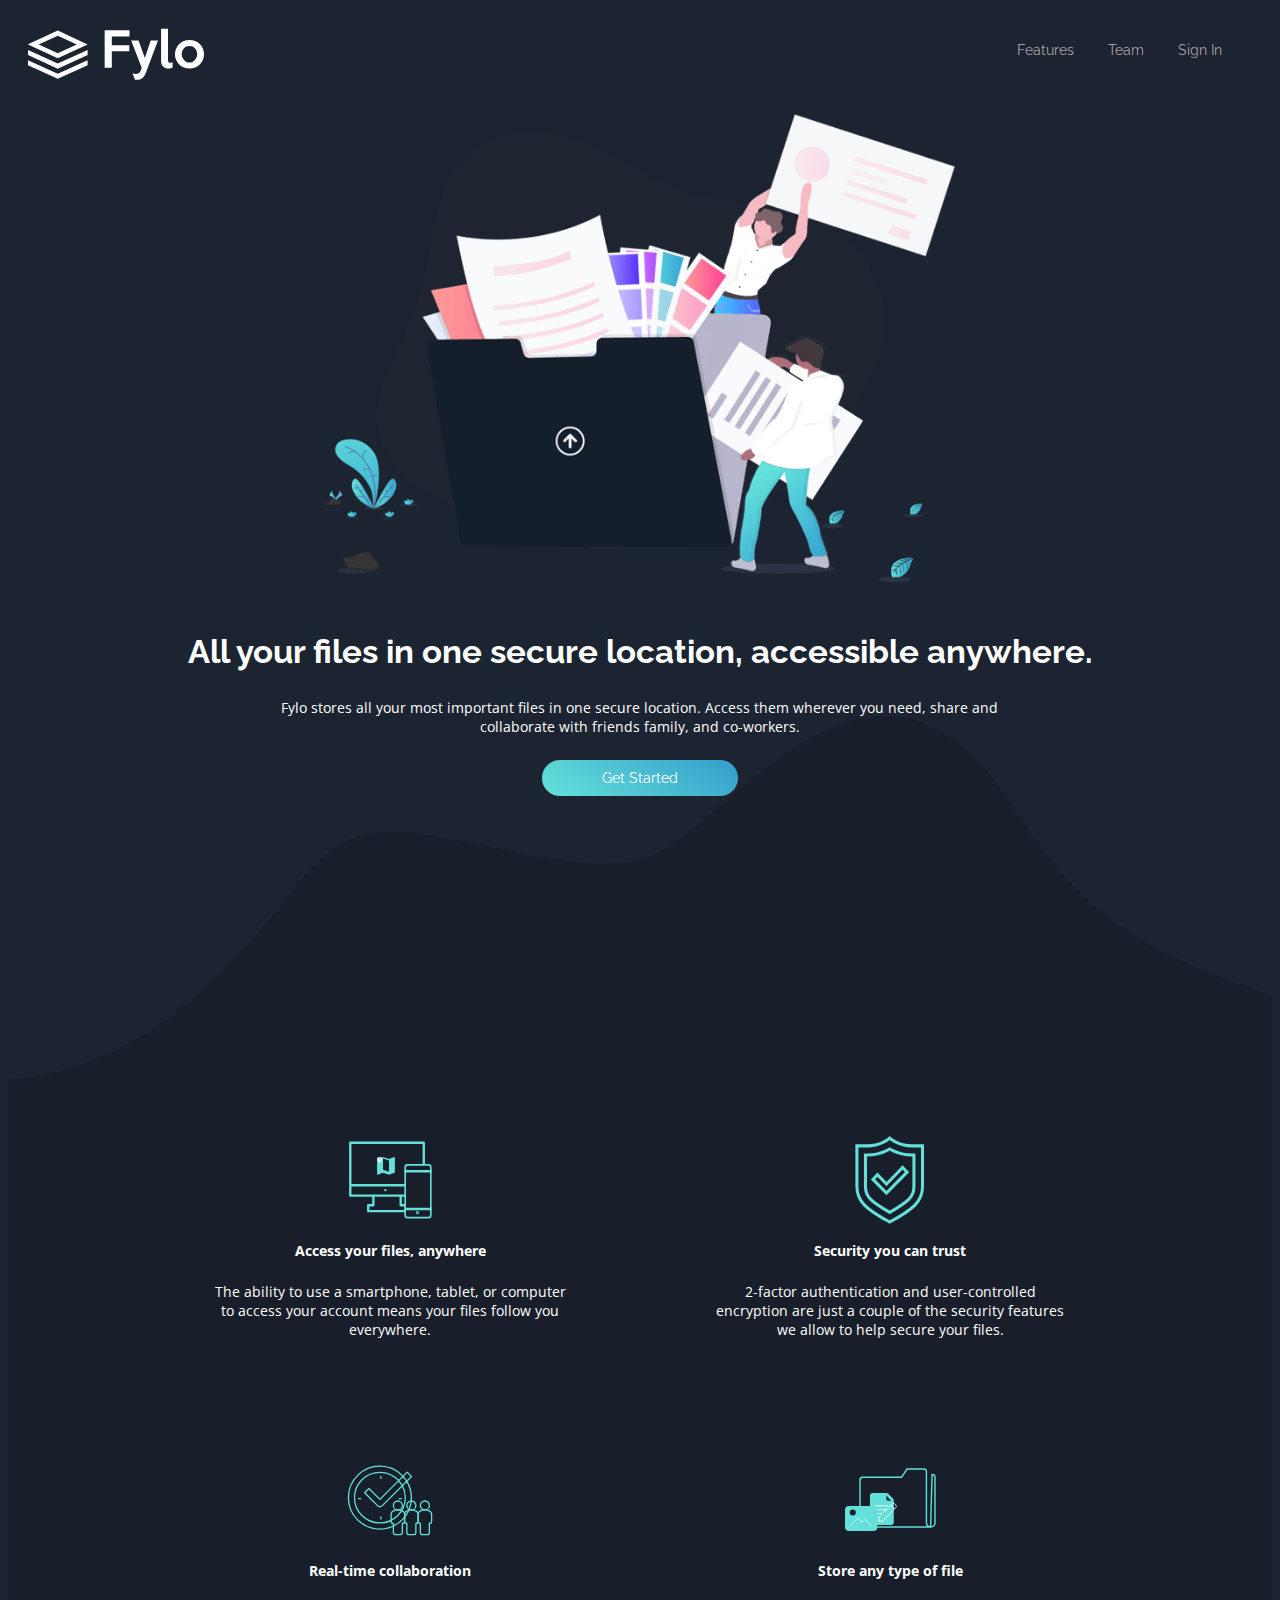
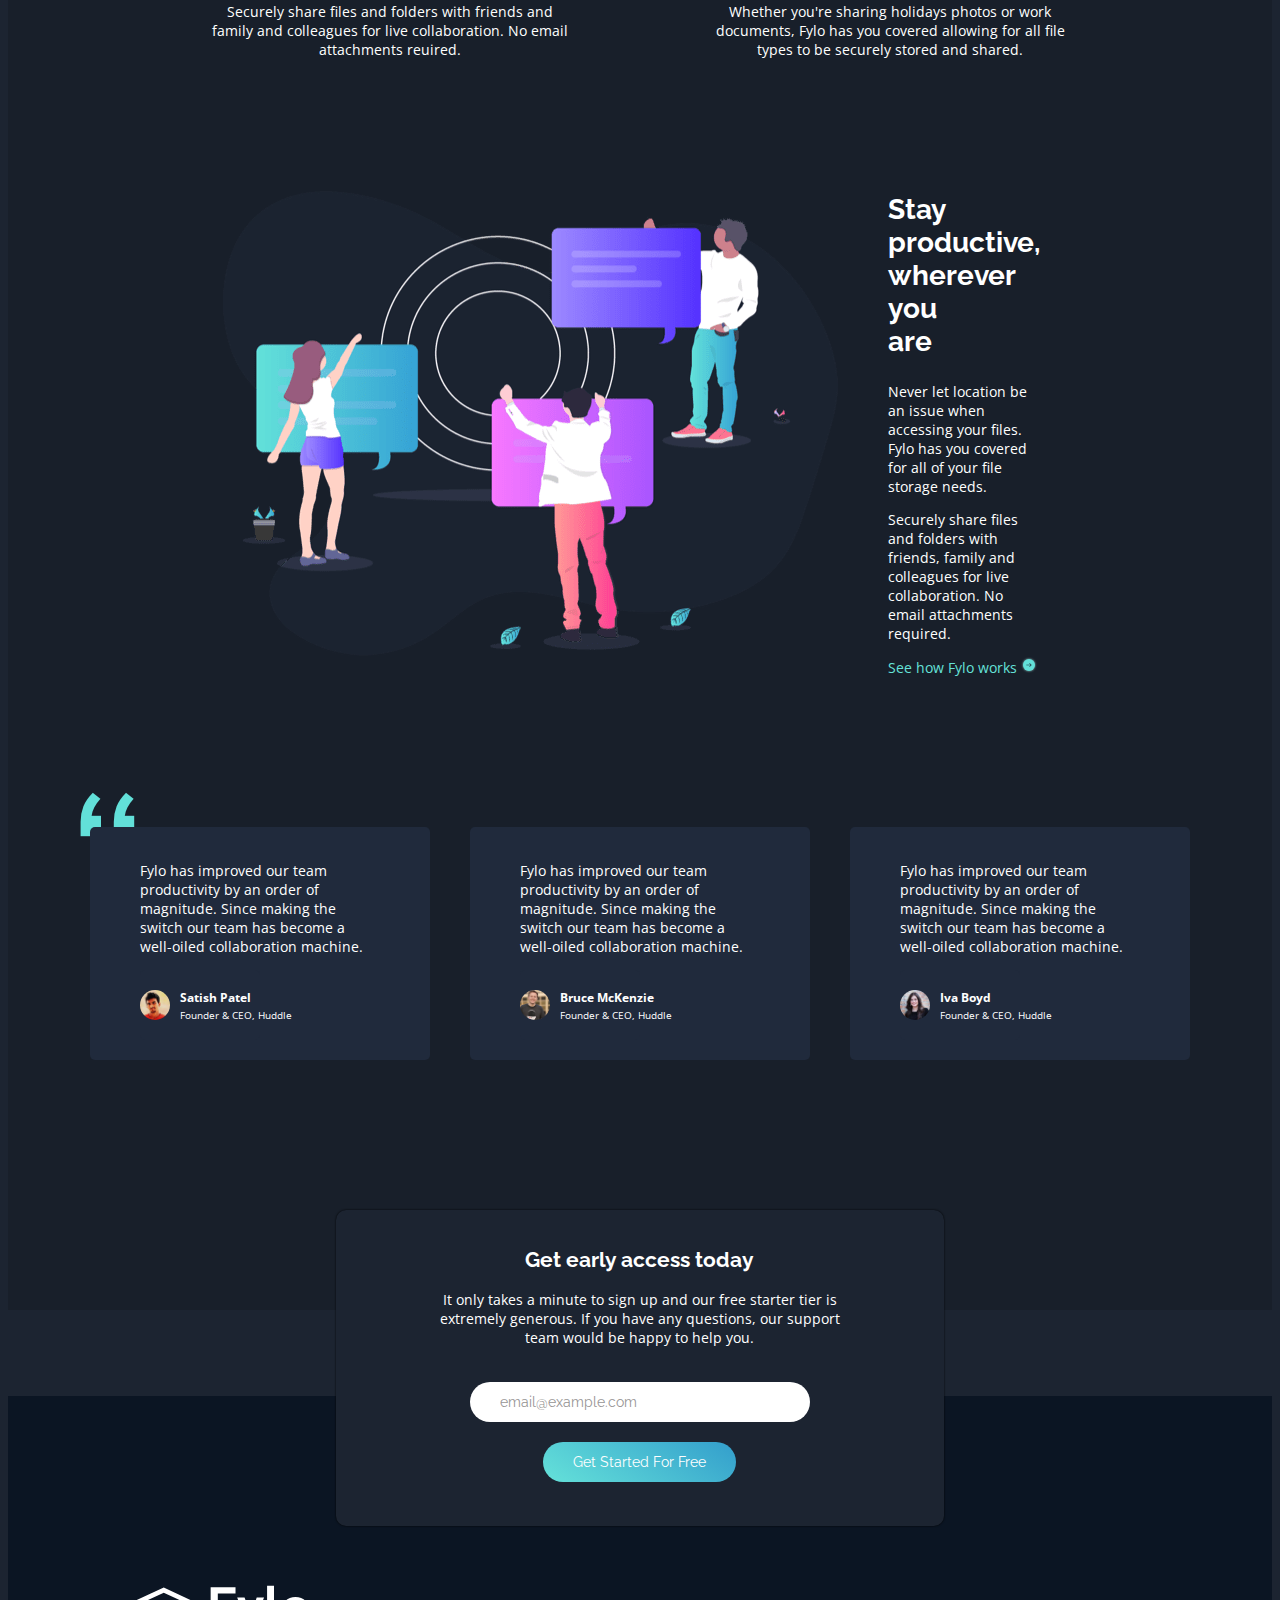
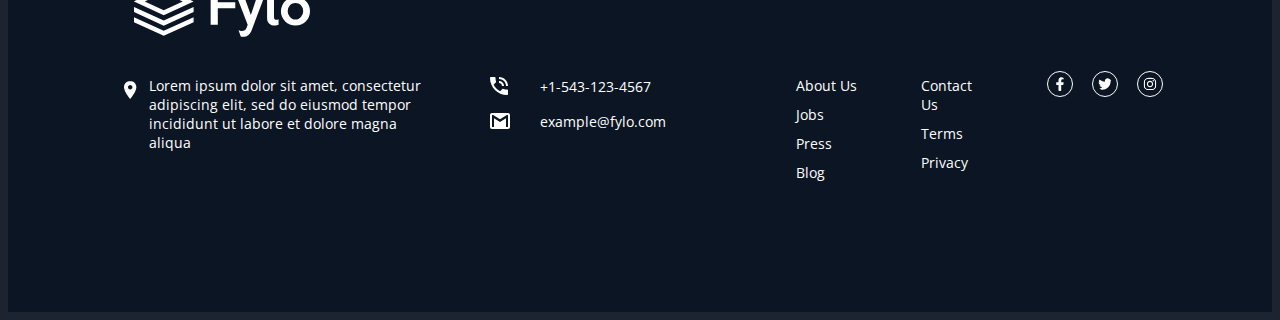
==== commit f4a0d910: "Mobile version bugfix" ====
--- a/fylo-dark-theme-landing-page-master/index.html
+++ b/fylo-dark-theme-landing-page-master/index.html
@@ -18,7 +18,6 @@
   <header>
     <div>
       <img src="images/logo.svg">
-      <!-- <svg id="logo" width="186" height="52" xmlns="http://www.w3.org/2000/svg"><g fill="#FFF" fill-rule="evenodd"><path d="M0 16.372v.128l29.754 13.764 29.859-13.811v-.035L29.754 2.608 0 16.372zm10.727.064l19.028-8.802 19.03 8.802-19.031 8.801-19.027-8.801zM29.754 35.61L0 22.052v5.014l29.754 13.59L59.613 27.02v-5.015L29.754 35.61zm0 10.17L0 32.22v5.015l29.754 13.591L59.613 37.19v-5.014L29.754 45.78zM169.216 26.22a8.564 8.564 0 0 0-2.285-5.892 7.675 7.675 0 0 0-2.473-1.768 7.259 7.259 0 0 0-3.015-.636 7.259 7.259 0 0 0-3.015.636 7.674 7.674 0 0 0-2.473 1.768 8.565 8.565 0 0 0-2.285 5.893 8.564 8.564 0 0 0 2.285 5.893 7.674 7.674 0 0 0 2.473 1.767 7.258 7.258 0 0 0 3.015.637 7.258 7.258 0 0 0 3.015-.637 7.675 7.675 0 0 0 2.473-1.767 8.563 8.563 0 0 0 2.285-5.893zm6.784 0c0 2.044-.377 3.937-1.13 5.681a13.849 13.849 0 0 1-3.11 4.526c-1.319 1.273-2.866 2.279-4.64 3.017-1.775.739-3.667 1.108-5.677 1.108s-3.894-.37-5.653-1.108a14.659 14.659 0 0 1-4.617-3.04 14.116 14.116 0 0 1-3.11-4.55c-.753-1.744-1.13-3.622-1.13-5.633 0-1.98.385-3.842 1.154-5.586a14.718 14.718 0 0 1 3.133-4.573 14.457 14.457 0 0 1 4.617-3.064c1.759-.739 3.627-1.108 5.606-1.108 2.01 0 3.902.369 5.677 1.108 1.774.738 3.321 1.744 4.64 3.017 1.32 1.272 2.356 2.789 3.11 4.549.753 1.76 1.13 3.645 1.13 5.657zm-31.422 13.483a9.087 9.087 0 0 1-1.814.613 9.217 9.217 0 0 1-2.096.236c-1.005 0-1.971-.134-2.898-.4a6.347 6.347 0 0 1-2.426-1.297c-.69-.597-1.24-1.375-1.649-2.334-.408-.958-.612-2.113-.612-3.465V.717h6.925v31.16c0 1.132.228 1.91.683 2.334.456.425.997.637 1.625.637.786 0 1.54-.236 2.262-.707v5.562zM130.02 12.55l-12.249 32.386c-.91 2.42-2.104 4.164-3.58 5.233-1.476 1.068-3.235 1.603-5.277 1.603a8.4 8.4 0 0 1-1.036-.071 7.784 7.784 0 0 1-1.083-.212l-2.262-6.317a8.974 8.974 0 0 0 1.65.59 6.61 6.61 0 0 0 1.6.211c1.069 0 2.042-.243 2.922-.73.879-.488 1.554-1.391 2.025-2.711l.943-2.734-10.506-27.248h7.396l6.266 17.536 5.889-17.536h7.302zm-28.502-4.102H83.806v8.769h17.478v5.94H83.806v16.688h-7.16V2.179h24.873v6.27z"/></g></svg> -->
     </div>
     <ul id="navList">
       <li> <a href="#"> Features </a></li>
@@ -34,7 +33,7 @@
     </p>
     <button> Get Started</button>
   </div>
-  <svg id="background-desktop" width="1440" height="449" xmlns="http://www.w3.org/2000/svg" xmlns:xlink="http://www.w3.org/1999/xlink"><defs><path id="a" d="M0 0h1454v449H0z"/></defs><g transform="translate(-14)" fill="none" fill-rule="evenodd"><mask id="b" fill="#fff"><use xlink:href="#a"/></mask><path d="M14 413.954c90.836-5.359 176.206-50.375 256.111-135.046C389.968 151.9 364.01 105.164 563.005 148.686 762 192.207 745.05 163.699 873 63.13c127.95-100.57 211-77.554 289 44.667 78 122.222 151 162.895 284 207.778 88.667 29.921 92.03 848.285 10.091 2455.09H14V413.956z" fill="#181F2B" mask="url(#b)"/></g></svg>
+  <img id="background-desktop" src="images/bg-curvy-desktop.svg">
   <img id="background-mobile" src="images/bg-curvy-mobile.svg">
 
   <div id="banner-background">
--- a/fylo-dark-theme-landing-page-master/style.css
+++ b/fylo-dark-theme-landing-page-master/style.css
@@ -1,7 +1,7 @@
 @import url('https://fonts.googleapis.com/css2?family=Open+Sans:wght@400;700&family=Raleway:wght@400;700&display=swap');
 
-/* 
-*{
+
+/* *{
     outline: 1px solid red;
 } */
 
@@ -16,12 +16,10 @@
     color: white;
     text-align: center;
     align-items: center;
-    margin: 0px;
-}
-
-body svg#background-desktop{
+}
+
+img#background-desktop{
     position: relative;
-    left: 55px;
     z-index:-2;
     margin-top: -180px;
     width: 100%;
@@ -111,7 +109,7 @@
     color: white;
     font-family: 'Raleway', sans-serif;
     font-size: 14px;
-    padding: 10px 60px 10px 60px;
+    padding: 10px 60px;
     margin-top: 10px;
 }
 
@@ -557,16 +555,17 @@
         flex-direction: column;
         justify-content: center;
         align-items: center;
-        margin: 0;
+        margin: 0px 5px;
     }
 
     img#background-mobile{
+        width: 90%;
         display: block;
-        margin-top: -390px;
+        margin: -390px auto 0px;
         z-index: -3;
     }
 
-    body svg#background-desktop{
+    img#background-desktop{
         display: none;
     }
 
@@ -575,17 +574,20 @@
 
 
     header{
+        width: 95%;
+        margin: 10px auto;
         display: grid;
-        grid-template-columns: 50% 50%;
+        grid-template-columns: 30% 70%;
     }
 
     header div img{
         transform: scale(0.5);
-        margin-left: -70px;
+        margin-left: -50px;
     }
 
     header ul{
         padding: 0px;
+        justify-self: end;
     }
 
     ul#navList li{
@@ -595,14 +597,18 @@
 
     /* <---------- Main Banner ----------> */
 
+    .main-banner{
+        margin: 0px;
+    }
+
 
     .main-banner p{
         width: 80%;
-        margin: 20px auto 20px auto;
+        margin: 20px auto;
     }
 
     .main-banner button{
-        width: 40%;
+        width: 70%;
         margin: 20px auto 20px auto;
         padding: 20px;
     }
